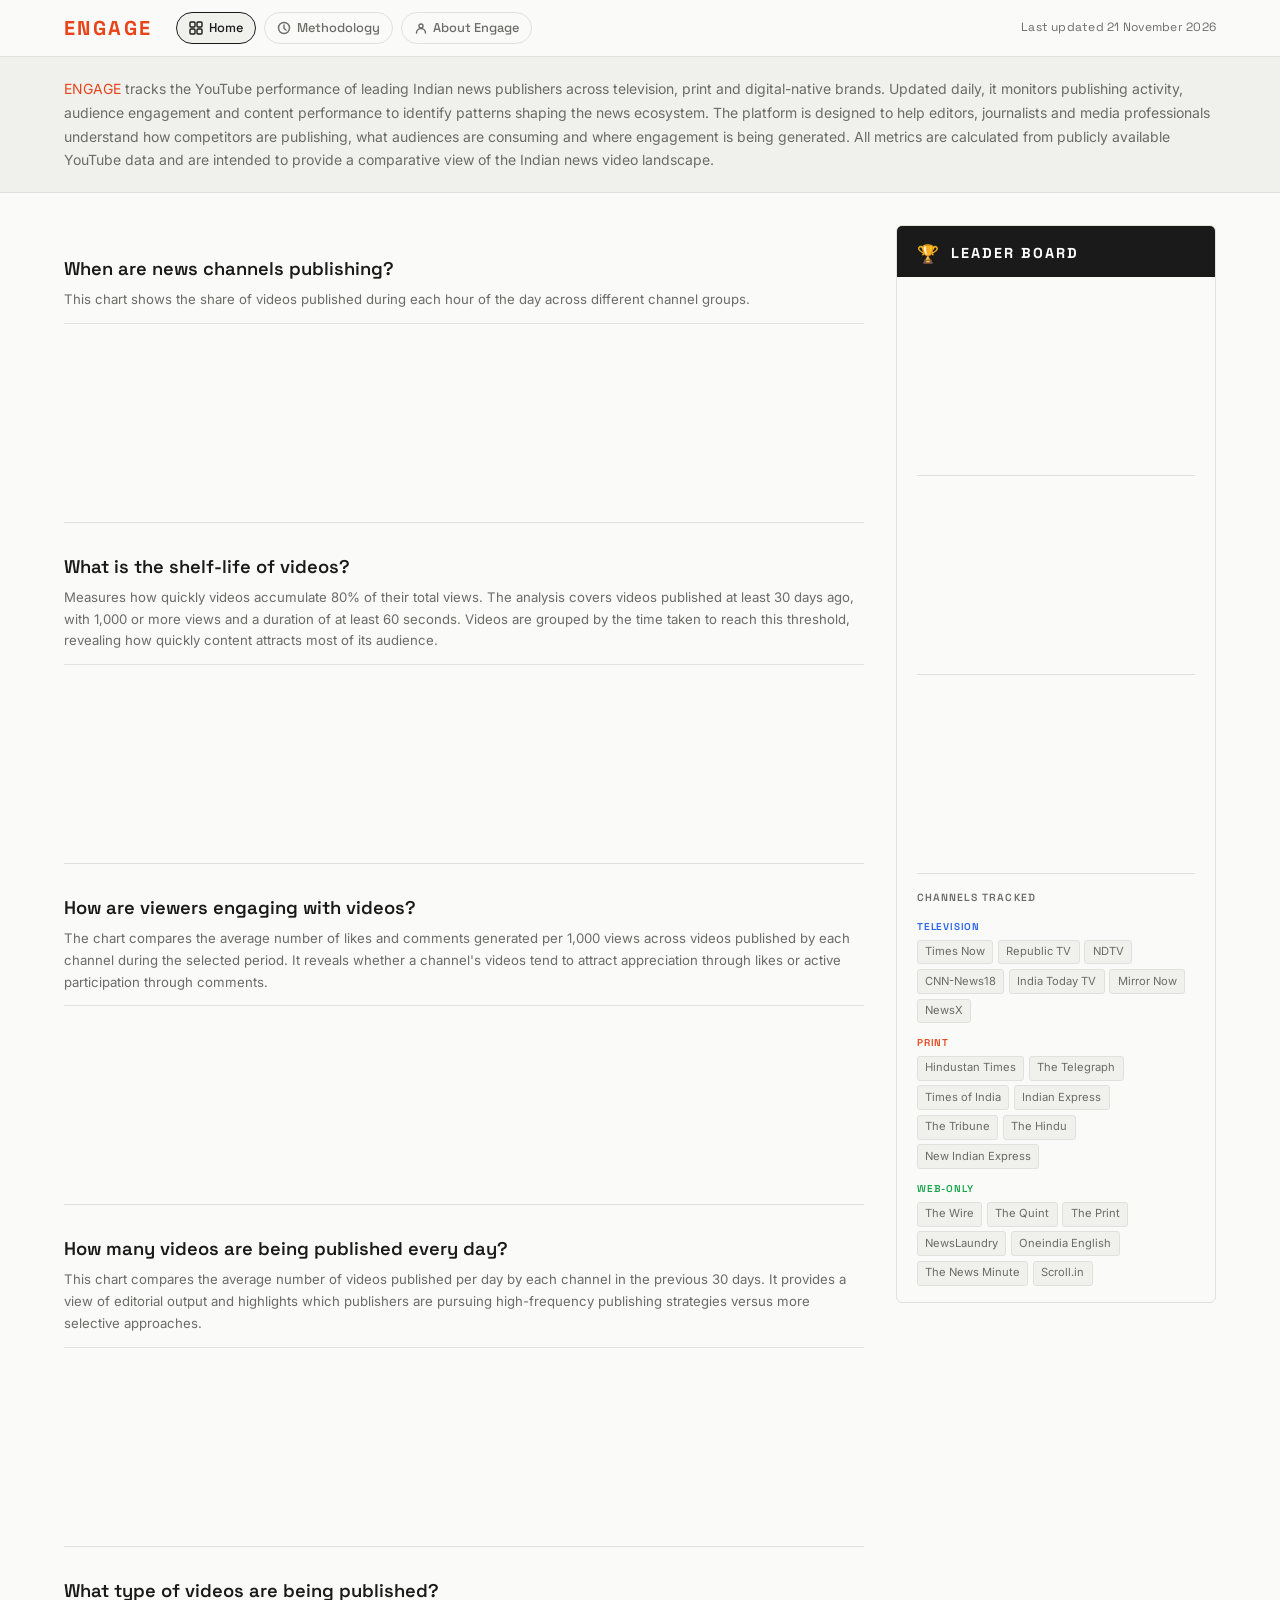
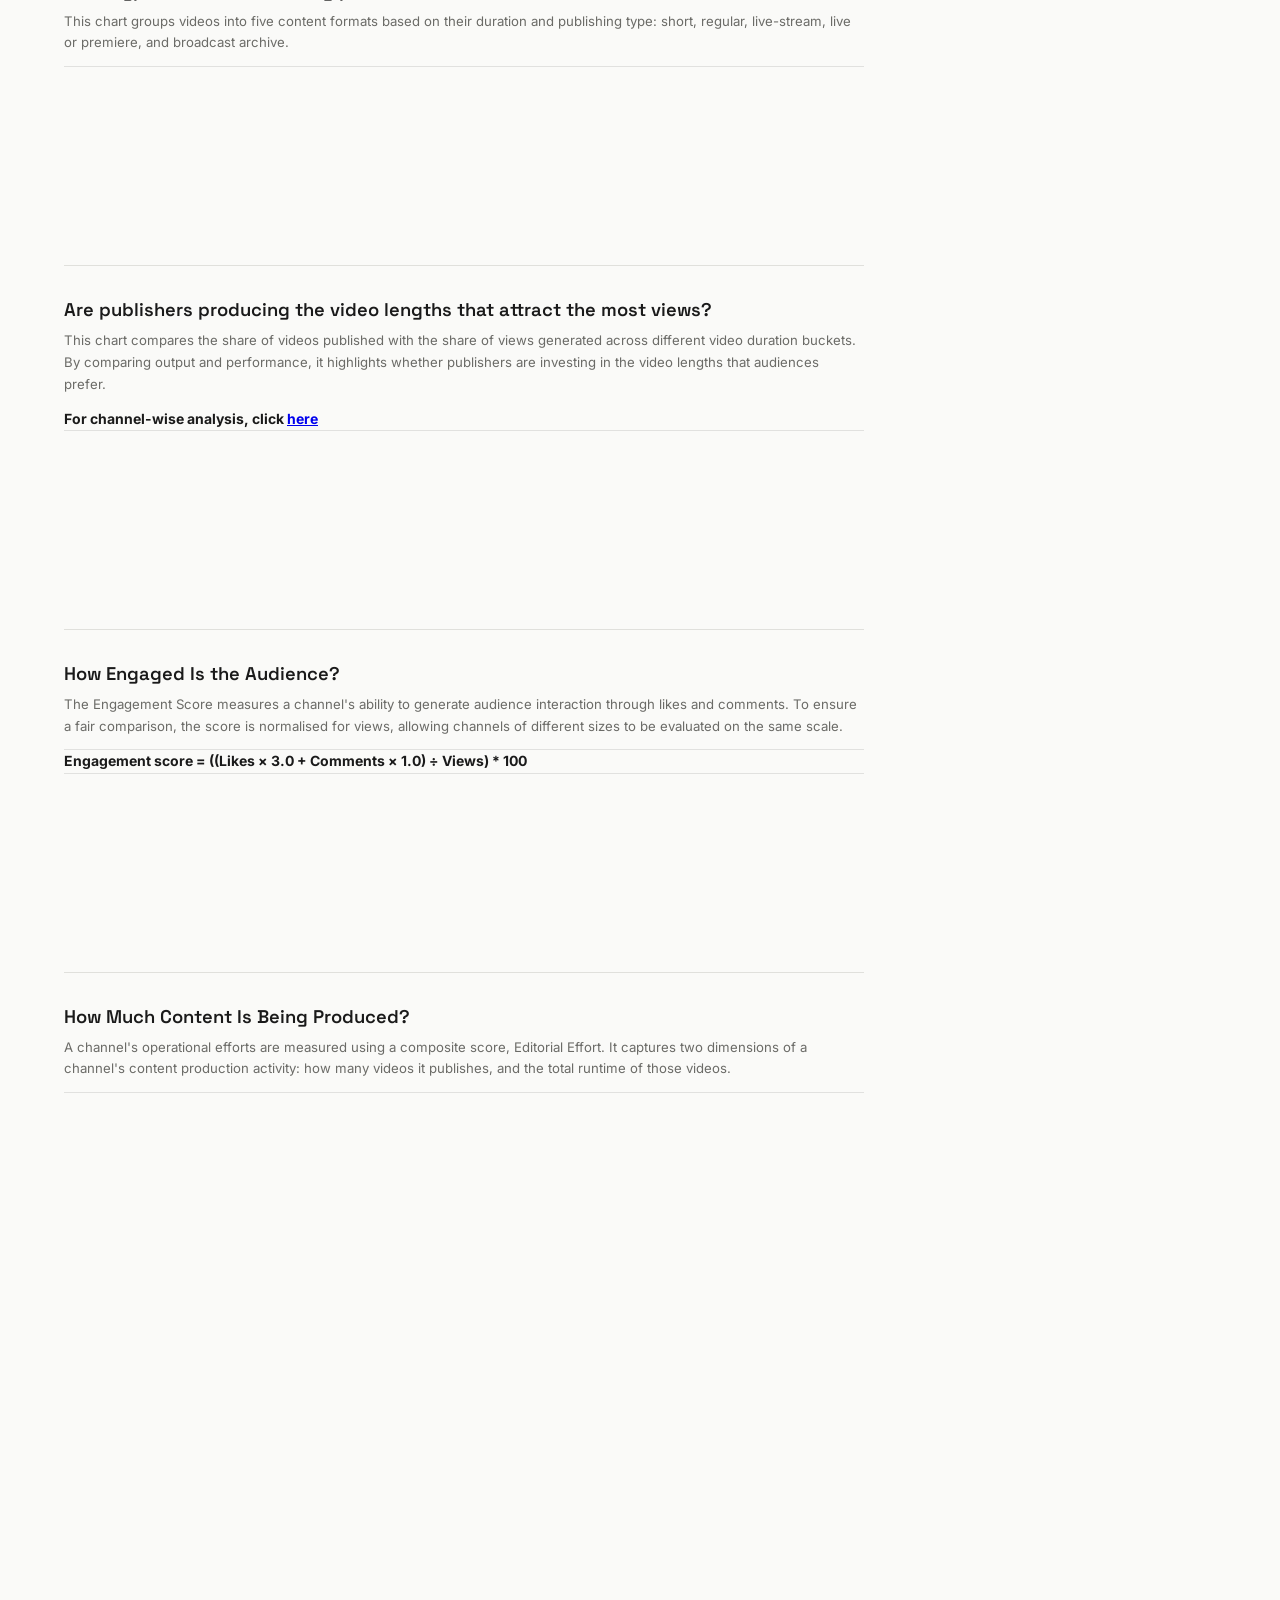
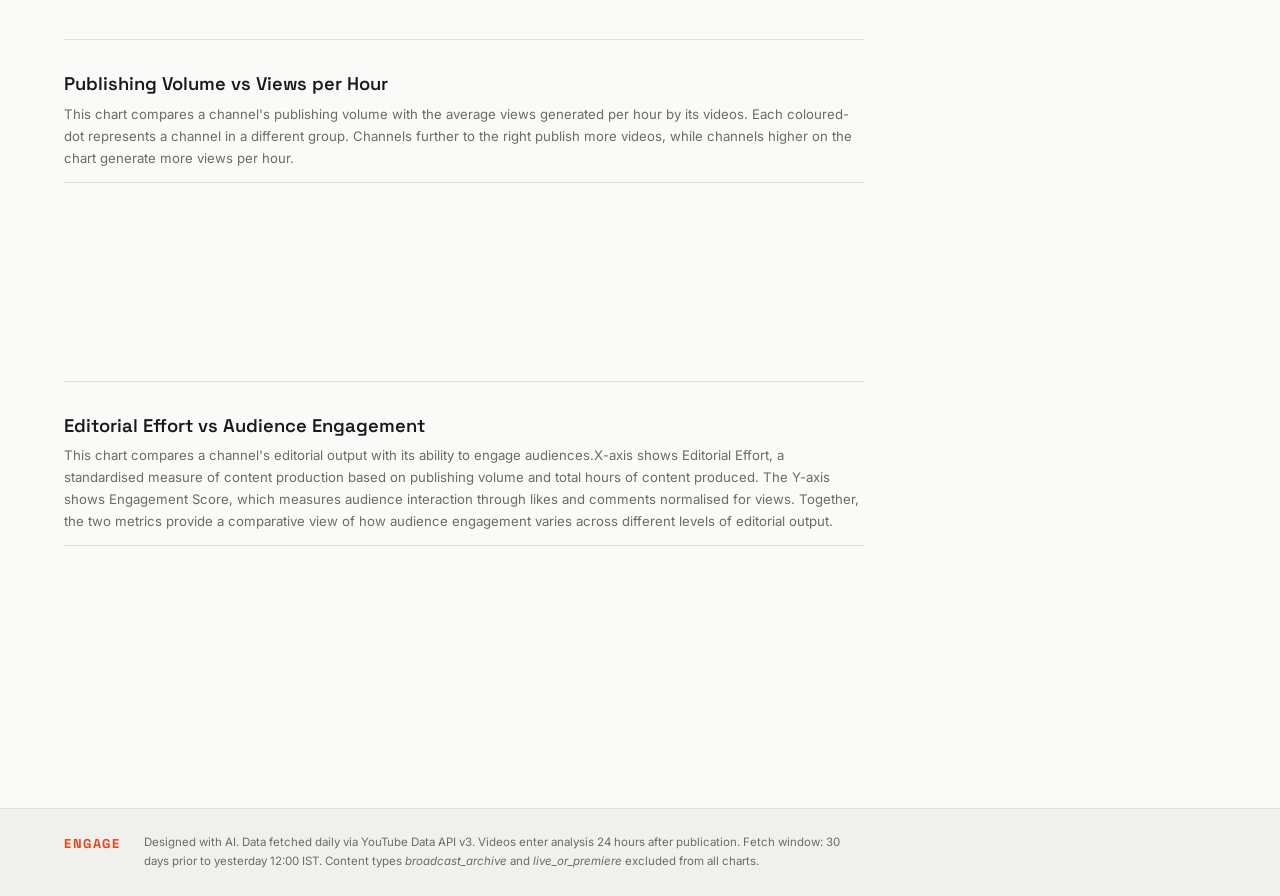
==== index.html @ 0aaab6eb "chore: update last updated date [skip ci]" ====
<!DOCTYPE html>
<html lang="en">
<head>
  <meta charset="UTF-8" />
  <meta name="viewport" content="width=device-width, initial-scale=1.0" />
  <title>Engage — YouTube Intelligence for Indian News</title>
  <link rel="preconnect" href="https://fonts.googleapis.com" />
  <link rel="preconnect" href="https://fonts.gstatic.com" crossorigin />
  <link href="https://fonts.googleapis.com/css2?family=Space+Grotesk:wght@400;500;600;700&family=Inter:wght@400;500;600&display=swap" rel="stylesheet" />
  <link rel="stylesheet" href="style.css" />
</head>
<body>

  <header class="site-header">
    <div class="header-inner">
      <div class="wordmark">ENGAGE</div>
      <nav class="site-nav">
        <a href="#" class="nav-pill active">
          <svg width="14" height="14" viewBox="0 0 14 14" fill="none"><rect x="1" y="1" width="5" height="5" rx="1" stroke="currentColor" stroke-width="1.4"/><rect x="8" y="1" width="5" height="5" rx="1" stroke="currentColor" stroke-width="1.4"/><rect x="1" y="8" width="5" height="5" rx="1" stroke="currentColor" stroke-width="1.4"/><rect x="8" y="8" width="5" height="5" rx="1" stroke="currentColor" stroke-width="1.4"/></svg>
          Home
        </a>
        <a href="methodology.html" class="nav-pill">
          <svg width="14" height="14" viewBox="0 0 14 14" fill="none"><circle cx="7" cy="7" r="5.5" stroke="currentColor" stroke-width="1.4"/><path d="M7 4v3.5l2 1.5" stroke="currentColor" stroke-width="1.4" stroke-linecap="round"/></svg>
          Methodology
        </a>
        <a href="about.html" class="nav-pill">
          <svg width="14" height="14" viewBox="0 0 14 14" fill="none"><circle cx="7" cy="5" r="2" stroke="currentColor" stroke-width="1.4"/><path d="M2.5 12c0-2.485 2.015-4.5 4.5-4.5s4.5 2.015 4.5 4.5" stroke="currentColor" stroke-width="1.4" stroke-linecap="round"/></svg>
          About Engage
        </a>
      </nav>
      <div class="last-updated">Last updated 21 November 2026</div>
    </div>
  </header>

  <section class="hero">
    <div class="container">
      <p class="hero-text"><span class="engage-highlight">ENGAGE</span> tracks the YouTube performance of leading Indian news publishers across television, print and digital-native brands.
        Updated daily, it monitors publishing activity, audience engagement and content performance to identify patterns shaping the news ecosystem.
        The platform is designed to help editors, journalists and media professionals understand how competitors are publishing, what audiences are consuming and where engagement is being generated.
        All metrics are calculated from publicly available YouTube data and are intended to provide a comparative view of the Indian news video landscape.</p>
    </div>
  </section>

  <main class="container main-grid">

    <div class="charts-col">

      <section class="chart-section" id="when-to-publish">
        <h2 class="section-title">When are news channels publishing?</h2>
        <p class="section-desc">This chart shows the share of videos published during each hour of the day across different channel groups.</p>
        <hr style="border: none; height: 1px; background-color: rgba(0, 0, 0, 0.1);">
        <div class="dw-embed" data-chart="when-to-publish">
          <div class="dw-placeholder">
            <span class="dw-url">
              <iframe
                title="Publishing hour by segment"
                aria-label="Table"
                id="datawrapper-chart-GtvPO"
                src="https://datawrapper.dwcdn.net/GtvPO/"
                scrolling="no"
                frameborder="0"
                style="width: 0; min-width: 100% !important; border: none;">
              </iframe>
            </span>
          </div>
        </div>
      </section>

      <section class="chart-section" id="shelf-life">
        <h2 class="section-title">What is the shelf-life of videos?</h2>
        <p class="section-desc">Measures how quickly videos accumulate 80% of their total views. The analysis covers videos published at least 30 days ago, with 1,000 or more views and a duration of at least 60 seconds. Videos are grouped by the time taken to reach this threshold, revealing how quickly content attracts most of its audience.</p>
        <hr style="border: none; height: 1px; background-color: rgba(0, 0, 0, 0.1);">
        <div class="dw-embed" data-chart="shelf-life">
          <div class="dw-placeholder">
            <span class="dw-url">
              <iframe
                title="Shelf life of videos"
                aria-label="Table"
                id="datawrapper-chart-TJG7j"
                src="https://datawrapper.dwcdn.net/TJG7j/"
                scrolling="no"
                frameborder="0"
                style="width: 0; min-width: 100% !important; border: none;">
              </iframe>
            </span>
          </div>
        </div>
      </section>

       <section class="chart-section" id="comments-to-likes-ratio">
        <h2 class="section-title">How are viewers engaging with videos?</h2>
        <p class="section-desc">The chart compares the average number of likes and comments generated per 1,000 views across videos published by each channel during the selected period. It reveals whether a channel's videos tend to attract appreciation through likes or active participation through comments.</p>
        <hr style="border: none; height: 1px; background-color: rgba(0, 0, 0, 0.1);">
        <div class="dw-embed" data-chart="comments-to-likes">
          <div class="dw-placeholder">
            <span class="dw-url">
              <iframe
                title="Comments-to-likes ratio"
                aria-label="Table"
                id="datawrapper-chart-lb3Ds"
                src="https://datawrapper.dwcdn.net/lb3Ds/"
                scrolling="no"
                frameborder="0"
                style="width: 0; min-width: 100% !important; border: none;">
              </iframe>
            </span>
          </div>
        </div>
      </section>

      <section class="chart-section" id="how-many-videos">
        <h2 class="section-title">How many videos are being published every day?</h2>
        <p class="section-desc">This chart compares the average number of videos published per day by each channel in the previous 30 days. It provides a view of editorial output and highlights which publishers are pursuing high-frequency publishing strategies versus more selective approaches.</p>
        <hr style="border: none; height: 1px; background-color: rgba(0, 0, 0, 0.1);">
        <div class="dw-embed" data-chart="how-many-videos">
          <div class="dw-placeholder">
            <span class="dw-url">
              <iframe
                title="Number of videos published per day"
                aria-label="Table"
                id="datawrapper-chart-EAoC2"
                src="https://datawrapper.dwcdn.net/EAoC2/"
                scrolling="no"
                frameborder="0"
                style="width: 0; min-width: 100% !important; border: none;">
              </iframe>
            </span>
          </div>
        </div>
      </section>

      <section class="chart-section" id="duration">
        <h2 class="section-title">What type of videos are being published?</h2>
        <p class="section-desc">This chart groups videos into five content formats based on their duration and publishing type: short, regular, live-stream, live or premiere, and broadcast archive.</p>
        <hr style="border: none; height: 1px; background-color: rgba(0, 0, 0, 0.1);">
        <div class="dw-embed" data-chart="duration-distribution">
          <div class="dw-placeholder">
            <span class="dw-url">
              <iframe
                title="Distribution of duration of videos by channel groups"
                aria-label="Table"
                id="datawrapper-chart-Rgpy8"
                src="https://datawrapper.dwcdn.net/Rgpy8/"
                scrolling="no"
                frameborder="0"
                style="width: 0; min-width: 100% !important; border: none;">
              </iframe>
            </span>
          </div>
        </div>
      </section>

<section class="chart-section" id="duration-views">
  <h2 class="section-title">Are publishers producing the video lengths that attract the most views?</h2>
  <p class="section-desc">This chart compares the share of videos published with the share of views generated across different video duration buckets. By comparing output and performance, it highlights whether publishers are investing in the video lengths that audiences prefer.</p>
  <strong></p>For channel-wise analysis, click <a href="views_videos_duration.html">here</a></strong>
  <hr style="border: none; height: 1px; background-color: rgba(0, 0, 0, 0.1);">
  <div class="dw-embed" data-chart="duration-views-channel">
    <div class="dw-placeholder">
      <span class="dw-url">
        <iframe
          title="Views by duration bucket per channel"
          aria-label="Table"
          id="datawrapper-chart-N0XkP"
          src="https://datawrapper.dwcdn.net/N0XkP/4/"
          scrolling="no"
          frameborder="0"
          style="width: 0; min-width: 100% !important; border: none;">
        </iframe>
      </span>
    </div>
  </div>
</section>

      <section class="chart-section" id="engagement">
        <h2 class="section-title">How Engaged Is the Audience?</h2>
        <p class="section-desc">The Engagement Score measures a channel's ability to generate audience interaction through likes and comments. To ensure a fair comparison, the score is normalised for views, allowing channels of different sizes to be evaluated on the same scale.</p>
        <hr style="border: none; height: 1px; background-color: rgba(0, 0, 0, 0.1);">
        <div class="formula-chip">
          <strong>Engagement score = ((Likes × 3.0 + Comments × 1.0) ÷ Views) * 100</strong>
        </div>
        <hr style="border: none; height: 1px; background-color: rgba(0, 0, 0, 0.1);">
        <div class="dw-embed" data-chart="engagement-score">
          <div class="dw-placeholder">
            <span class="dw-url">
              <iframe
                title="Engagement score"
                aria-label="Table"
                id="datawrapper-chart-32kNa"
                src="https://datawrapper.dwcdn.net/32kNa/"
                scrolling="no"
                frameborder="0"
                style="width: 0; min-width: 100% !important; border: none;">
              </iframe>
            </span>
          </div>
        </div>
      </section>

      <section class="chart-section" id="editorial-effort">
        <h2 class="section-title">How Much Content Is Being Produced?</h2>
        <p class="section-desc">A channel's operational efforts are measured using a composite score, Editorial Effort. It captures two dimensions of a channel's content production activity: how many videos it publishes, and the total runtime of those videos.</p>
        <hr style="border: none; height: 1px; background-color: rgba(0, 0, 0, 0.1);">
        <div class="dw-embed" data-chart="editorial-tv">
          <div class="dw-placeholder">
            <span class="dw-url">
              <iframe
                title="Editorial Effort - Television"
                aria-label="Table"
                id="datawrapper-chart-ACLF4"
                src="https://datawrapper.dwcdn.net/ACLF4/"
                scrolling="no"
                frameborder="0"
                style="width: 0; min-width: 100% !important; border: none;">
              </iframe>
            </span>
          </div>
        </div>
        <div class="dw-embed" data-chart="editorial-print">
          <div class="dw-placeholder">
            <span class="dw-url">
              <iframe
                title="Editorial effort - Print"
                aria-label="Table"
                id="datawrapper-chart-4t1Ux"
                src="https://datawrapper.dwcdn.net/4t1Ux/"
                scrolling="no"
                frameborder="0"
                style="width: 0; min-width: 100% !important; border: none;">
              </iframe>
            </span>
          </div>
        </div>
        <div class="dw-embed" data-chart="editorial-web">
          <div class="dw-placeholder">
            <span class="dw-url">
              <iframe
                title="Editorial effort - Web-only"
                aria-label="Table"
                id="datawrapper-chart-ha36t"
                src="https://datawrapper.dwcdn.net/ha36t/"
                scrolling="no"
                frameborder="0"
                style="width: 0; min-width: 100% !important; border: none;">
              </iframe>
            </span>
          </div>
        </div>
      </section>

      <section class="chart-section" id="volume-vs-vph">
        <h2 class="section-title">Publishing Volume vs Views per Hour</h2>
        <p class="section-desc">This chart compares a channel's publishing volume with the average views generated per hour by its videos. Each coloured-dot represents a channel in a different group. Channels further to the right publish more videos, while channels higher on the chart generate more views per hour.</p>
        <hr style="border: none; height: 1px; background-color: rgba(0, 0, 0, 0.1);">
        <div class="dw-embed" data-chart="volume-vs-vph">
          <div class="dw-placeholder">
            <span class="dw-url">
              <iframe
                title="Volume vs views per hour"
                aria-label="Table"
                id="datawrapper-chart-hayVX"
                src="https://datawrapper.dwcdn.net/hayVX/"
                scrolling="no"
                frameborder="0"
                style="width: 0; min-width: 100% !important; border: none;">
              </iframe>
            </span>
          </div>
        </div>
      </section>

      <section class="chart-section" id="effort-vs-engagement">
        <h2 class="section-title">Editorial Effort vs Audience Engagement</h2>
        <p class="section-desc">This chart compares a channel's editorial output with its ability to engage audiences.X-axis shows Editorial Effort, a standardised measure of content production based on publishing volume and total hours of content produced. The Y-axis shows Engagement Score, which measures audience interaction through likes and comments normalised for views. Together, the two metrics provide a comparative view of how audience engagement varies across different levels of editorial output.</p>
        <hr style="border: none; height: 1px; background-color: rgba(0, 0, 0, 0.1);">
        <div class="dw-embed" data-chart="effort-vs-engagement">
          <div class="dw-placeholder">
            <span class="dw-url">
              <iframe
                title="Editorial effort vs engagement score"
                aria-label="Table"
                id="datawrapper-chart-sTdlp"
                src="https://datawrapper.dwcdn.net/sTdlp/"
                scrolling="no"
                frameborder="0"
                style="width: 0; min-width: 100% !important; border: none;">
              </iframe>
            </span>
          </div>
        </div>
      </section>

    </div>

    <aside class="leaderboard-col">
      <div class="leaderboard-card">

        <div class="leaderboard-header">
          <div class="trophy-icon">🏆</div>
          <h3 class="leaderboard-title">LEADER BOARD</h3>
        </div>

        <div class="lb-section">
          <div class="dw-embed" data-chart="top-5-videos">
            <div class="dw-placeholder">
              <span class="dw-url">
                <iframe
                  title="Top 5 videos in the last 30 days."
                  aria-label="Table"
                  id="datawrapper-chart-pPo5L"
                  src="https://datawrapper.dwcdn.net/pPo5L/"
                  scrolling="no"
                  frameborder="0"
                  style="width: 0; min-width: 100% !important; border: none;">
                </iframe>
              </span>
            </div>
          </div>
        </div>

        <div class="lb-divider"></div>

        <div class="lb-section">
          <div class="dw-embed" data-chart="total-subscribers">
            <div class="dw-placeholder">
              <span class="dw-url">
                <iframe
                  title="Total number of subscribers by channel"
                  aria-label="Table"
                  id="datawrapper-chart-SU65K"
                  src="https://datawrapper.dwcdn.net/SU65K"
                  scrolling="no"
                  frameborder="0"
                  style="width: 0; min-width: 100% !important; border: none;">
                </iframe>
              </span>
            </div>
          </div>
        </div>

        <div class="lb-divider"></div>

        <div class="lb-section">
          <div class="dw-embed" data-chart="total-views">
            <div class="dw-placeholder">
              <span class="dw-url">
                <iframe
                  title="Total number of views by channel"
                  aria-label="Table"
                  id="datawrapper-chart-c2Iwk"
                  src="https://datawrapper.dwcdn.net/c2Iwk"
                  scrolling="no"
                  frameborder="0"
                  style="width: 0; min-width: 100% !important; border: none;">
                </iframe>
              </span>
            </div>
          </div>
        </div>

        <div class="lb-divider"></div>
        <div class="lb-section">
          <div class="lb-section-label">Channels tracked</div>
          <div class="channel-universe">
            <div class="channel-group">
              <div class="channel-group-label tv">Television</div>
              <ul class="channel-list">
                <li>Times Now</li><li>Republic TV</li><li>NDTV</li>
                <li>CNN-News18</li><li>India Today TV</li><li>Mirror Now</li><li>NewsX</li>
              </ul>
            </div>
            <div class="channel-group">
              <div class="channel-group-label print">Print</div>
              <ul class="channel-list">
                <li>Hindustan Times</li><li>The Telegraph</li><li>Times of India</li>
                <li>Indian Express</li><li>The Tribune</li><li>The Hindu</li>
                <li>New Indian Express</li>
              </ul>
            </div>
            <div class="channel-group">
              <div class="channel-group-label web">Web-only</div>
              <ul class="channel-list">
                <li>The Wire</li><li>The Quint</li><li>The Print</li>
                <li>NewsLaundry</li><li>Oneindia English</li><li>The News Minute</li>
                <li>Scroll.in</li>
              </ul>
            </div>
          </div>
        </div>

      </div>
    </aside>

  </main>

<footer class="site-footer">
    <div class="container footer-inner">
      <span class="footer-brand">ENGAGE</span>
      <span class="footer-note">Designed with AI. Data fetched daily via YouTube Data API v3. Videos enter analysis 24 hours after publication. Fetch window: 30 days prior to yesterday 12:00 IST. Content types <em>broadcast_archive</em> and <em>live_or_premiere</em> excluded from all charts.</span>
    </div>
  </footer>

  <script src="script.js"></script>
  
  <script type="text/javascript">
    !function(){"use strict";window.addEventListener("message",(function(a){if(void 0!==a.data["datawrapper-height"]){var e=document.querySelectorAll("iframe");for(var t in a.data["datawrapper-height"])for(var r=0;r<e.length;r++)if(e[r].contentWindow===a.source){var i=a.data["datawrapper-height"][t]+"px";e[r].style.height=i}}}))}();
  </script>
</body>
</html>
---- style.css ----
/* =========================================================
   ENGAGE — style.css
   Palette:
     --ink:      #1A1A1A   (primary text)
     --ground:   #FAFAF8   (page background)
     --surface:  #F0F0ED   (card / section backgrounds)
     --rule:     #E0E0DC   (dividers)
     --accent:   #E8441A   (editorial orange — signature colour)
     --tv:       #2563EB   (television segment)
     --print:    #E8441A   (print segment)
     --web:      #16A34A   (web-only segment)
     --muted:    #6B6B67   (secondary text)
   ========================================================= */

*, *::before, *::after { box-sizing: border-box; margin: 0; padding: 0; }

:root {
  --ink:     #1A1A1A;
  --ground:  #FAFAF8;
  --surface: #F0F0ED;
  --rule:    #E0E0DC;
  --accent:  #E8441A;
  --tv:      #2563EB;
  --print:   #E8441A;
  --web:     #16A34A;
  --muted:   #6B6B67;
  --font-display: 'Space Grotesk', sans-serif;
  --font-body:    'Inter', sans-serif;
  --max-w: 1200px;
  --gap: 2rem;
}

html { scroll-behavior: smooth; }

body {
  font-family: var(--font-body);
  background: var(--ground);
  color: var(--ink);
  font-size: 14px;
  line-height: 1.6;
  -webkit-font-smoothing: antialiased;
}

/* ===================== LAYOUT ===================== */
.container {
  max-width: var(--max-w);
  margin: 0 auto;
  padding: 0 1.5rem;
}

.main-grid {
  display: grid;
  grid-template-columns: 1fr 320px;
  gap: var(--gap);
  align-items: start;
  padding-top: 2rem;
  padding-bottom: 4rem;
}

@media (max-width: 900px) {
  .main-grid {
    grid-template-columns: 1fr;
  }
  .leaderboard-col {
    order: -1;
  }
}

/* ===================== HEADER ===================== */
.site-header {
  border-bottom: 1px solid var(--rule);
  background: var(--ground);
  position: sticky;
  top: 0;
  z-index: 100;
}

.header-inner {
  max-width: var(--max-w);
  margin: 0 auto;
  padding: 0.75rem 1.5rem;
  display: flex;
  align-items: center;
  gap: 1.5rem;
}

.wordmark {
  font-family: var(--font-display);
  font-size: 1.25rem;
  font-weight: 700;
  letter-spacing: 0.12em;
  color: var(--accent);
  flex-shrink: 0;
}

.site-nav {
  display: flex;
  gap: 0.5rem;
  align-items: center;
}

.nav-pill {
  display: inline-flex;
  align-items: center;
  gap: 0.35rem;
  padding: 0.3rem 0.75rem;
  border: 1px solid var(--rule);
  border-radius: 999px;
  font-family: var(--font-display);
  font-size: 0.8rem;
  font-weight: 500;
  color: var(--muted);
  text-decoration: none;
  transition: border-color 0.15s, color 0.15s, background 0.15s;
}

.nav-pill:hover {
  border-color: var(--ink);
  color: var(--ink);
}

.nav-pill.active {
  border-color: var(--ink);
  color: var(--ink);
  background: var(--surface);
}

.last-updated {
  margin-left: auto;
  font-size: 0.75rem;
  color: var(--muted);
  font-family: var(--font-display);
  letter-spacing: 0.02em;
}

/* ===================== HERO ===================== */
.hero {
  border-bottom: 1px solid var(--rule);
  padding: 1.25rem 0;
  background: var(--surface);
}

.hero-text {
  font-size: 0.875rem;
  color: var(--muted);
  line-height: 1.7;
}
.engage-highlight {
    color: #E8441A;
}

/* ===================== CHART SECTIONS ===================== */
.chart-section {
  padding: 2rem 0;
  border-bottom: 1px solid var(--rule);
}

.chart-section:last-child {
  border-bottom: none;
}

.section-label {
  font-family: var(--font-display);
  font-size: 0.65rem;
  font-weight: 600;
  letter-spacing: 0.12em;
  text-transform: uppercase;
  color: var(--muted);
  margin-bottom: 0.4rem;
}

.section-title {
  font-family: var(--font-display);
  font-size: 1.15rem;
  font-weight: 600;
  color: var(--ink);
  margin-bottom: 0.5rem;
  line-height: 1.3;
}

.section-desc {
  font-size: 0.825rem;
  color: var(--muted);
  margin-bottom: 0.75rem;
  line-height: 1.65;
}

.data-note {
  font-size: 0.72rem;
  color: var(--muted);
  margin-top: 0.5rem;
  font-style: italic;
}

/* ===================== DATAWRAPPER PLACEHOLDERS ===================== */
.dw-embed {
  margin-top: 1rem;
  width: 100%;
  position: relative;
}

/* Proper spacing rules when embedding multiple charts in a row */
.chart-section .dw-embed + .dw-embed {
  margin-top: 1.5rem;
}	

/* Safety display for charts that are failing to trigger the script height */
.dw-embed iframe {
  min-height: 10px; /* Forces a baseline visibility so they never collapse to 0px */
  width: 100% !important;
  border: none;
  display: block;
  visibility: visible !important;
  opacity: 1 !important;
}

/* ===================== LEADERBOARD ===================== */
.leaderboard-col {
  overflow: visible;
}

.leaderboard-card {
  border: 1px solid var(--rule);
  border-radius: 6px;
  background: var(--ground);
  overflow: hidden;
}

.leaderboard-header {
  background: var(--ink);
  padding: 1rem 1.25rem 0.75rem;
  display: flex;
  align-items: center;
  gap: 0.75rem;
}

.trophy-icon {
  font-size: 1.1rem;
  line-height: 1;
}

.leaderboard-title {
  font-family: var(--font-display);
  font-size: 0.9rem;
  font-weight: 700;
  letter-spacing: 0.14em;
  color: #fff;
}

.lb-section {
  padding: 1rem 1.25rem;
}

.lb-section-label {
  font-family: var(--font-display);
  font-size: 0.65rem;
  font-weight: 600;
  letter-spacing: 0.1em;
  text-transform: uppercase;
  color: var(--muted);
  margin-bottom: 0.75rem;
}

.lb-segment-group {
  margin-bottom: 0.75rem;
}

.lb-segment-tag {
  display: inline-block;
  font-family: var(--font-display);
  font-size: 0.62rem;
  font-weight: 600;
  letter-spacing: 0.08em;
  text-transform: uppercase;
  padding: 0.15rem 0.5rem;
  border-radius: 3px;
  margin-bottom: 0.4rem;
  color: #fff;
}

.lb-segment-tag.tv    { background: var(--tv); }
.lb-segment-tag.print { background: var(--print); }
.lb-segment-tag.web   { background: var(--web); }

.lb-divider {
  height: 1px;
  background: var(--rule);
  margin: 0 1.25rem;
}

/* Channel universe */
.channel-universe {
  display: flex;
  flex-direction: column;
  gap: 0.75rem;
}

.channel-group-label {
  font-family: var(--font-display);
  font-size: 0.62rem;
  font-weight: 600;
  text-transform: uppercase;
  letter-spacing: 0.08em;
  margin-bottom: 0.3rem;
}

.channel-group-label.tv    { color: var(--tv); }
.channel-group-label.print { color: var(--print); }
.channel-group-label.web   { color: var(--web); }

.channel-list {
  list-style: none;
  display: flex;
  flex-wrap: wrap;
  gap: 0.3rem;
}

.channel-list li {
  font-size: 0.7rem;
  background: var(--surface);
  padding: 0.15rem 0.45rem;
  border-radius: 3px;
  color: var(--muted);
  border: 1px solid var(--rule);
}

/* ===================== FOOTER ===================== */
.site-footer {
  border-top: 1px solid var(--rule);
  padding: 1.5rem 0;
  background: var(--surface);
}

.footer-inner {
  display: flex;
  align-items: flex-start;
  gap: 1.5rem;
  flex-wrap: wrap;
}

.footer-brand {
  font-family: var(--font-display);
  font-weight: 700;
  font-size: 0.8rem;
  letter-spacing: 0.12em;
  color: var(--accent);
  flex-shrink: 0;
  padding-top: 0.1rem;
}

.footer-note {
  font-size: 0.72rem;
  color: var(--muted);
  line-height: 1.7;
  max-width: 700px;
}

/* ===================== METHODOLOGY PAGE ===================== */
.page-content {
  max-width: 680px;
  margin: 3rem auto;
  padding: 0 1.5rem;
}

.page-content h1 {
  font-family: var(--font-display);
  font-size: 2rem;
  font-weight: 700;
  margin-bottom: 0.5rem;
}

.page-content .page-sub {
  color: var(--muted);
  font-size: 0.9rem;
  margin-bottom: 2.5rem;
  border-bottom: 1px solid var(--rule);
  padding-bottom: 1.5rem;
}

.page-content h2 {
  font-family: var(--font-display);
  font-size: 1rem;
  font-weight: 600;
  margin: 2rem 0 0.5rem;
  color: var(--ink);
}

.page-content p {
  font-size: 0.875rem;
  color: var(--muted);
  line-height: 1.75;
  margin-bottom: 1rem;
}

.page-content ul {
  padding-left: 1.25rem;
  margin-bottom: 1rem;
}

.page-content ul li {
  font-size: 0.875rem;
  color: var(--muted);
  line-height: 1.75;
  margin-bottom: 0.25rem;
}

.content-type-table {
  width: 100%;
  border-collapse: collapse;
  margin: 1rem 0;
  font-size: 0.8rem;
}

.content-type-table th,
.content-type-table td {
  padding: 0.5rem 0.75rem;
  border: 1px solid var(--rule);
  text-align: left;
}

.content-type-table th {
  background: var(--surface);
  font-family: var(--font-display);
  font-weight: 600;
  font-size: 0.72rem;
  text-transform: uppercase;
  letter-spacing: 0.06em;
  color: var(--muted);
}

/* ===================== ABOUT PAGE ===================== */
.about-hero {
  background: var(--ink);
  color: #fff;
  padding: 3rem 1.5rem;
  text-align: center;
}

.about-hero .wordmark-large {
  font-family: var(--font-display);
  font-size: 3rem;
  font-weight: 700;
  letter-spacing: 0.15em;
  color: var(--accent);
  display: block;
  margin-bottom: 1rem;
}

.about-hero p {
  font-size: 0.9rem;
  color: rgba(255,255,255,0.65);
  max-width: 560px;
  margin: 0 auto;
  line-height: 1.75;
}

/* ===================== RESPONSIVE ===================== */
@media (max-width: 640px) {
  .header-inner {
    flex-wrap: wrap;
    gap: 0.75rem;
  }
  .last-updated { margin-left: 0; }
  .wordmark { font-size: 1rem; }
  .section-title { font-size: 1rem; }
}
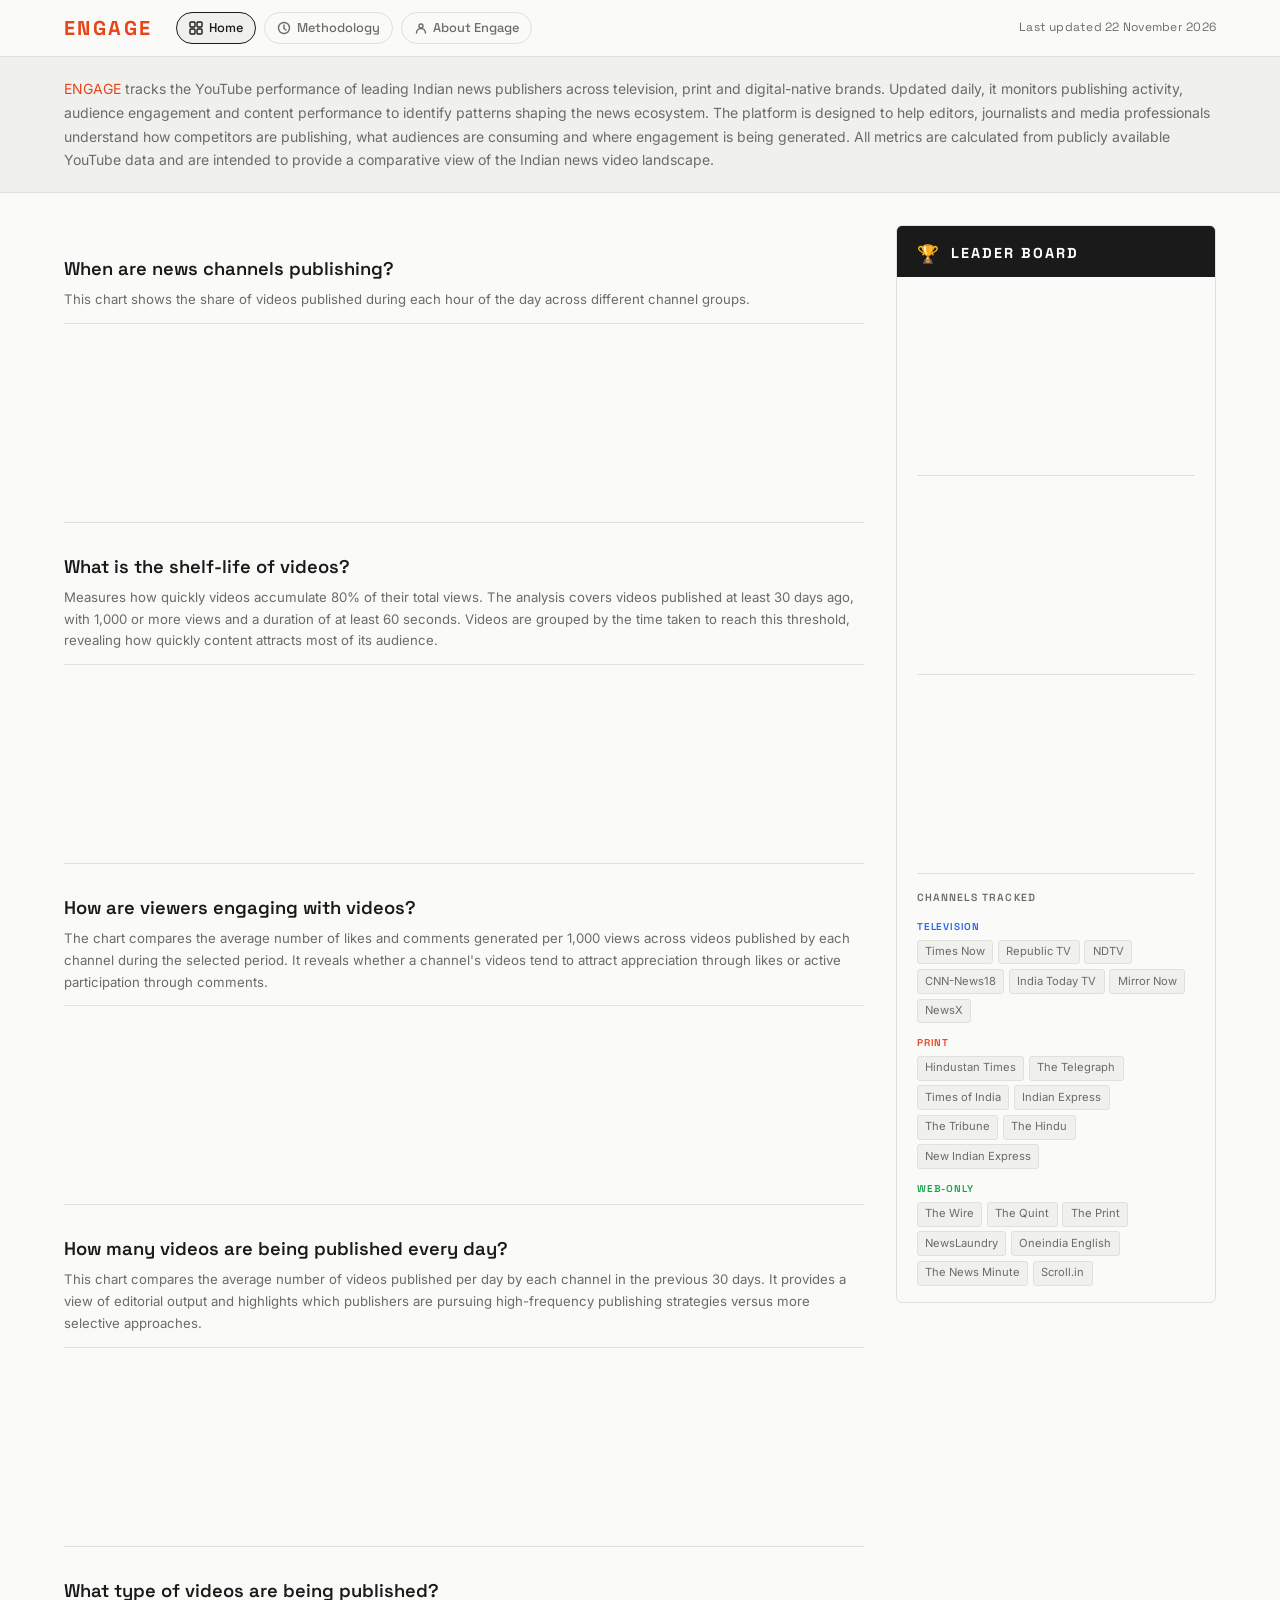
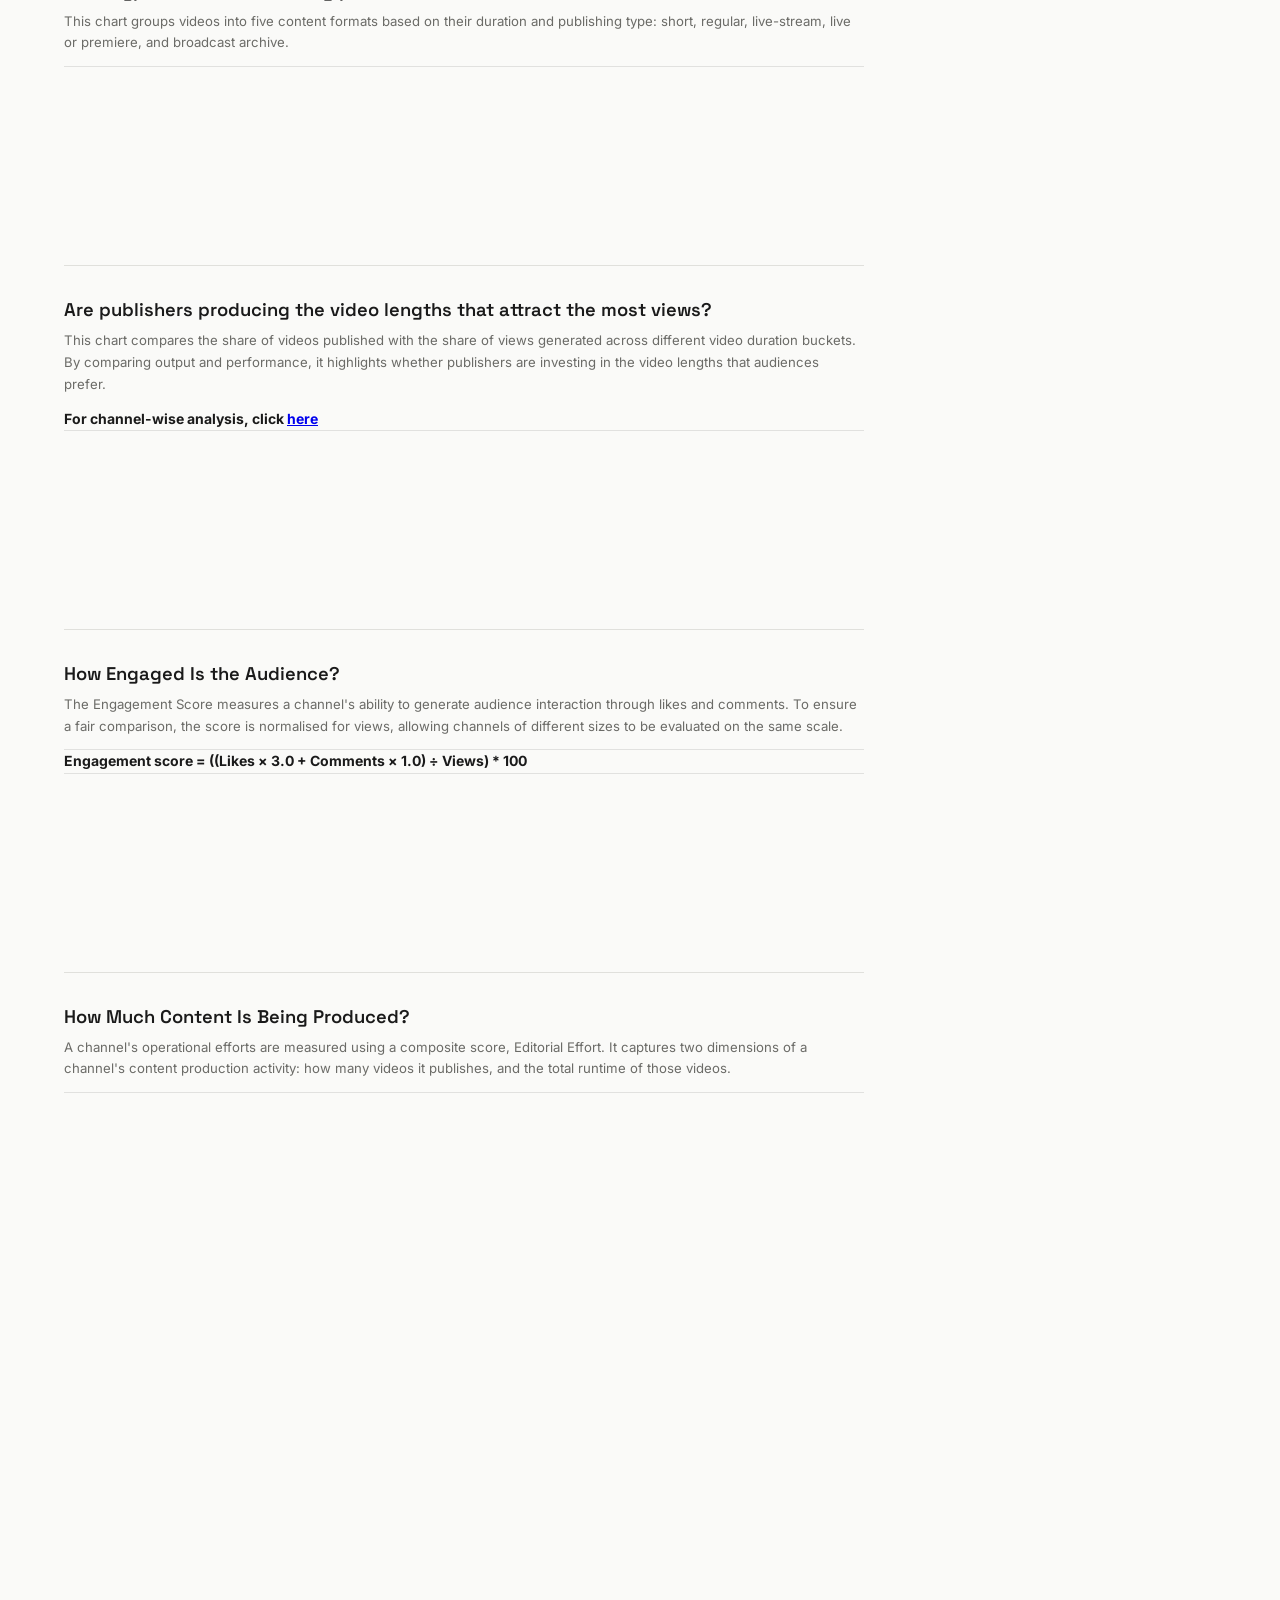
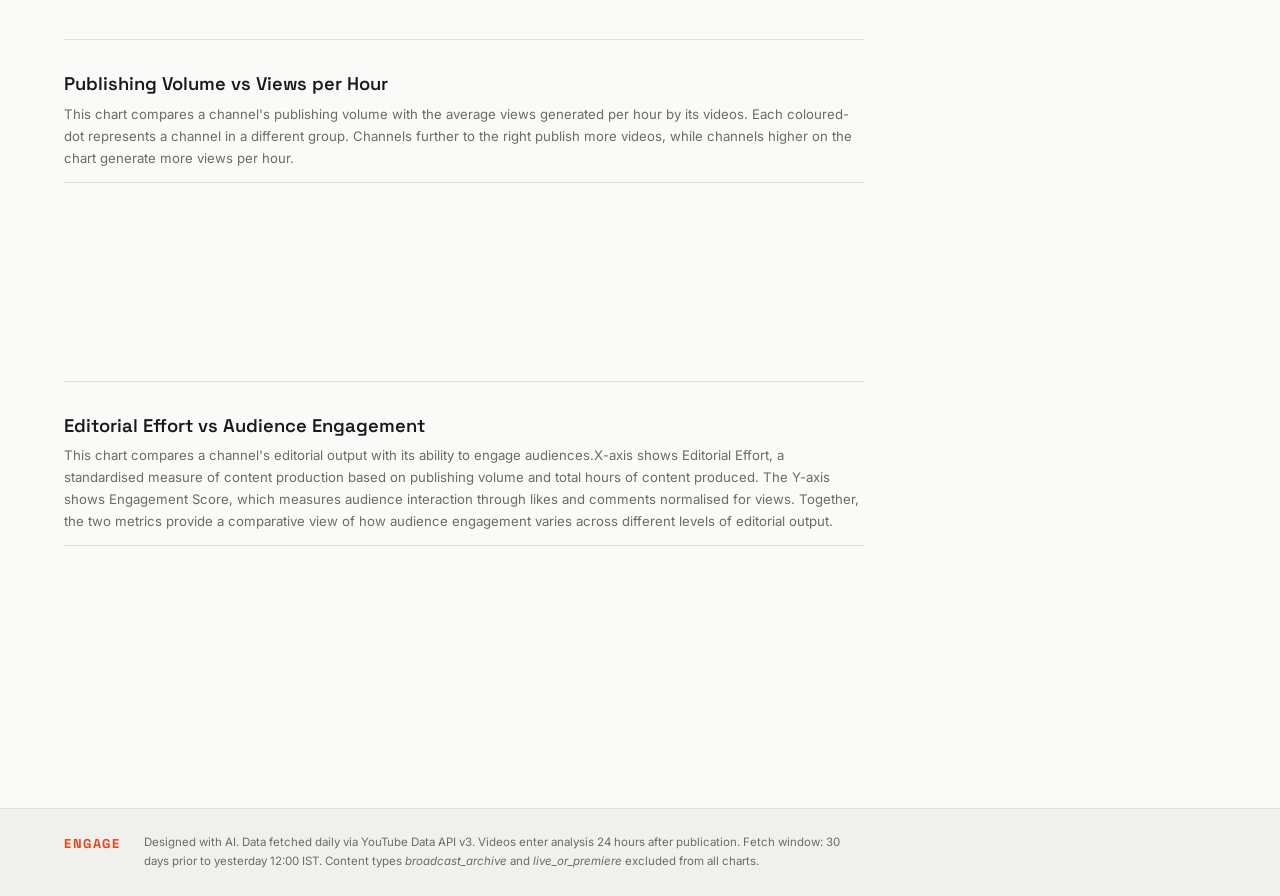
==== commit b50e9b20: "chore: update last updated date [skip ci]" ====
--- a/index.html
+++ b/index.html
@@ -28,7 +28,7 @@
           About Engage
         </a>
       </nav>
-      <div class="last-updated">Last updated 21 November 2026</div>
+      <div class="last-updated">Last updated 22 November 2026</div>
     </div>
   </header>
 
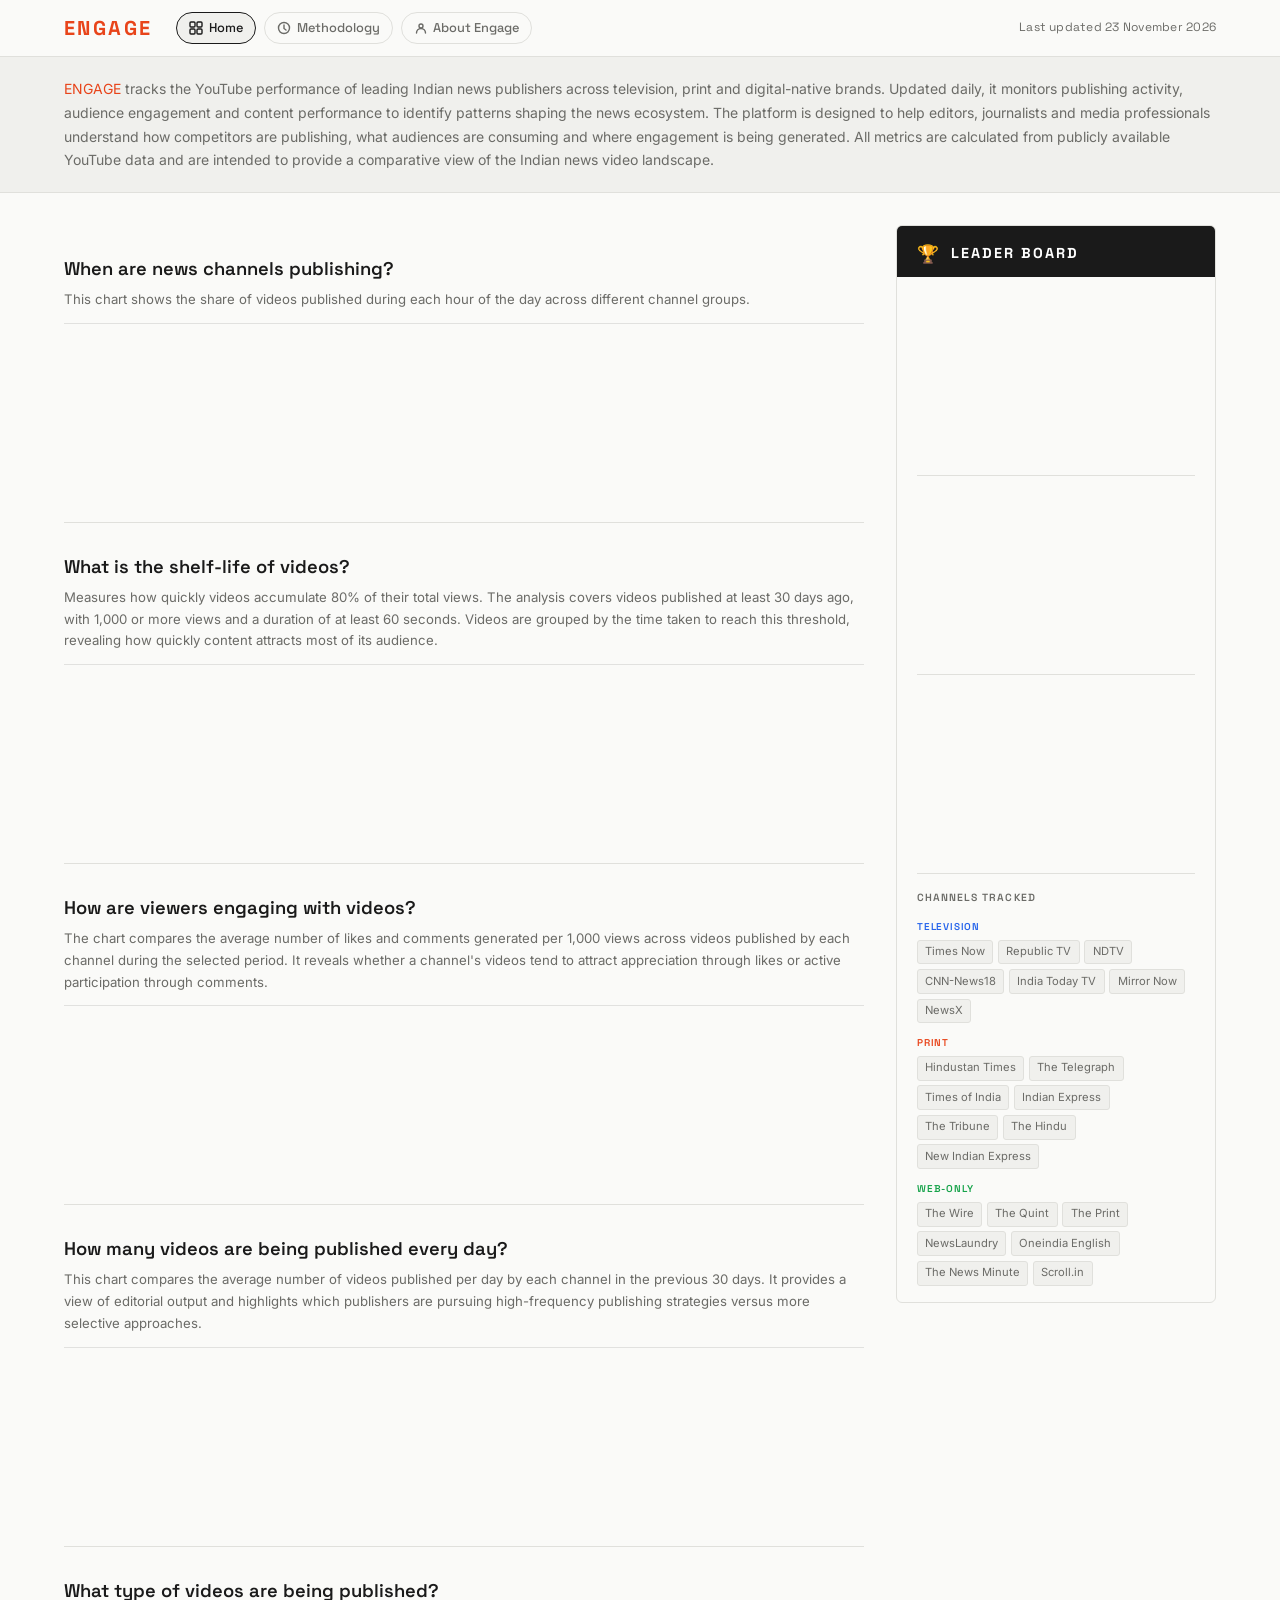
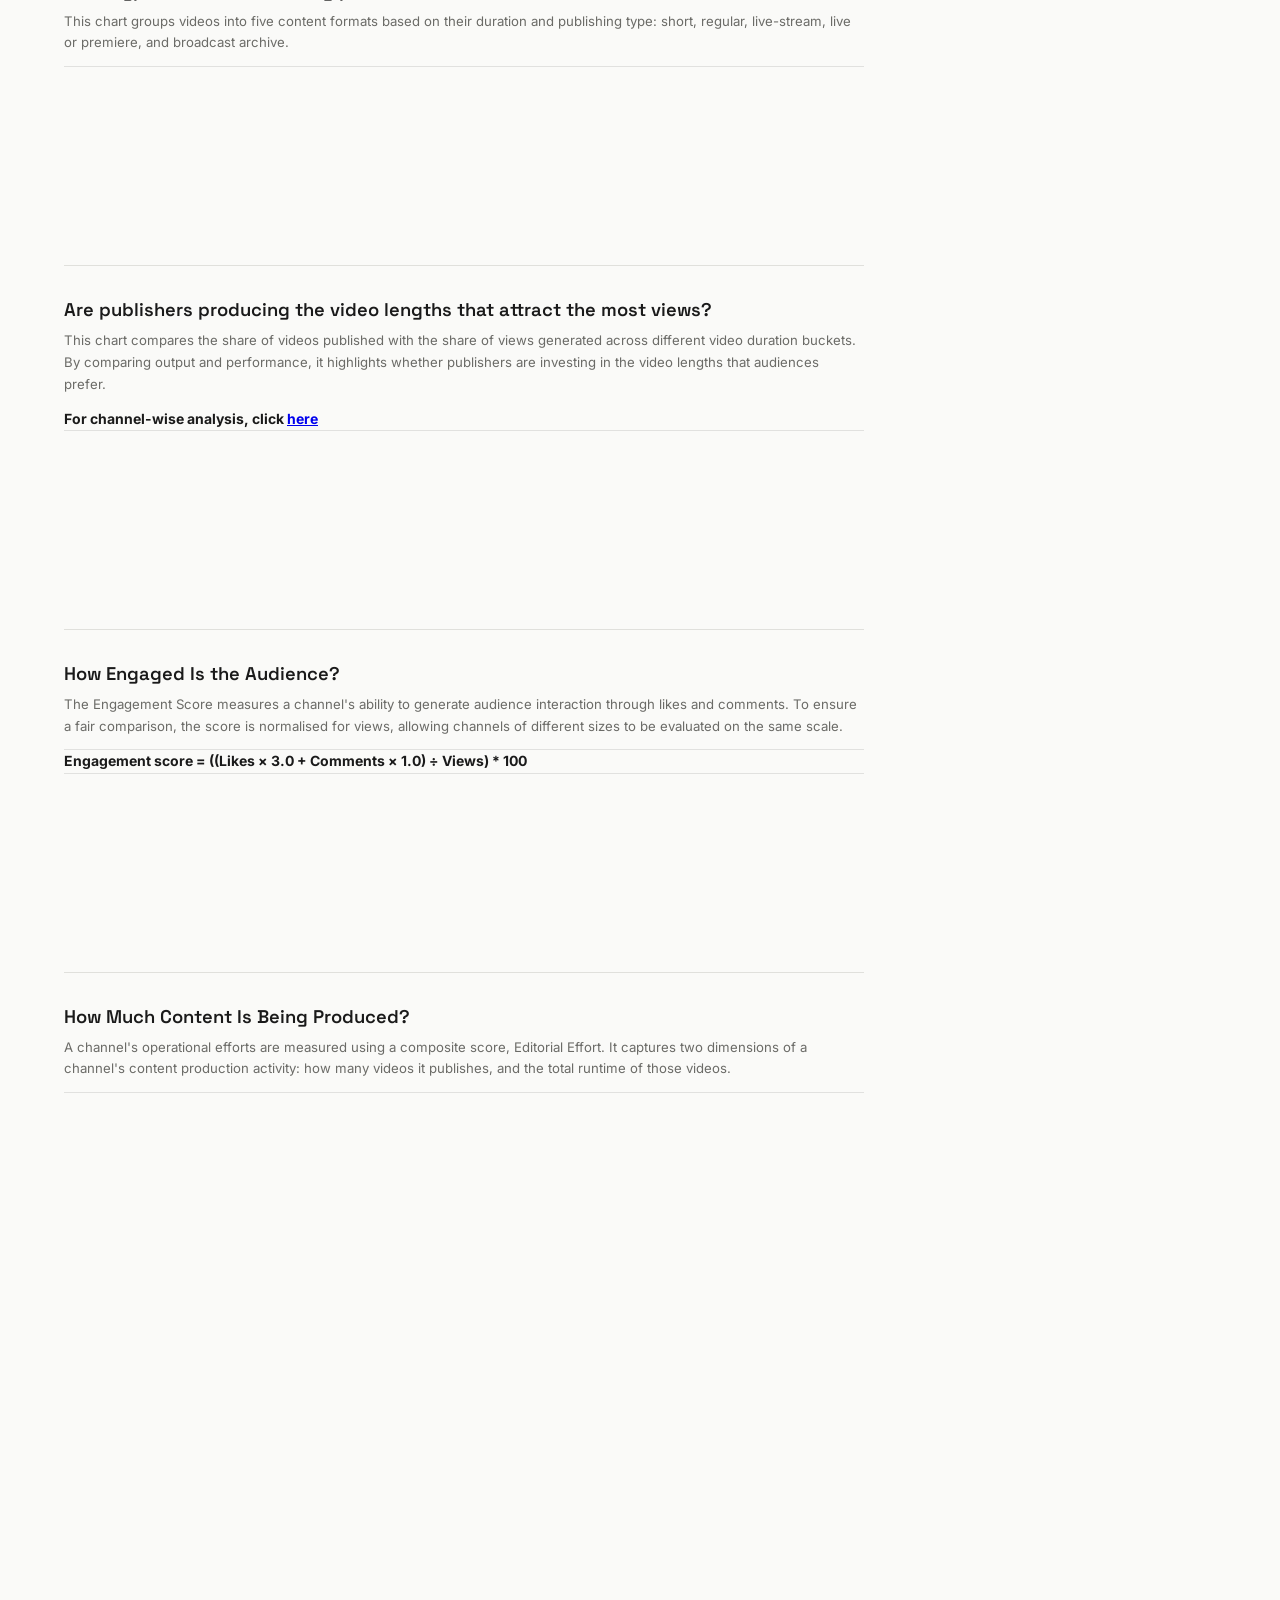
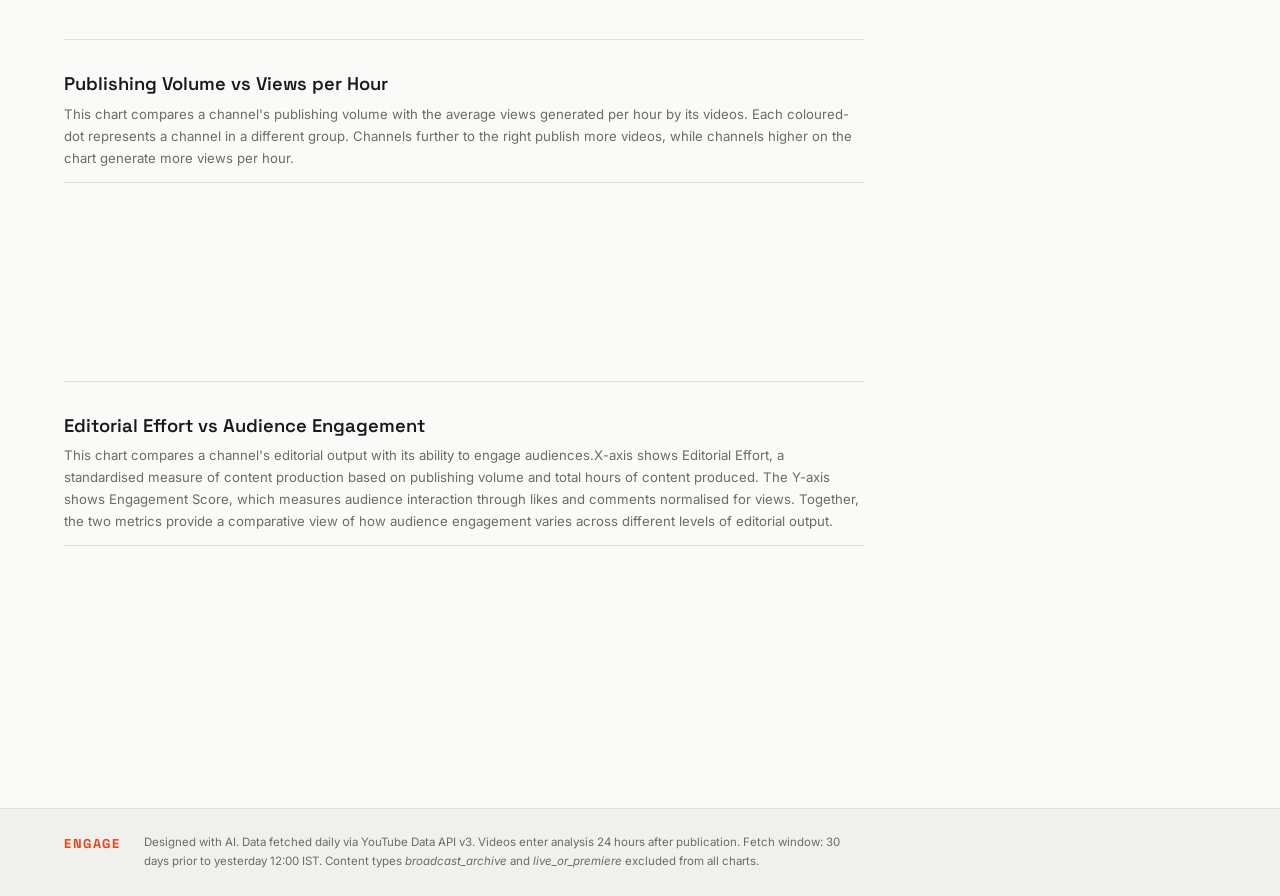
==== commit 8887ebc0: "chore: update last updated date [skip ci]" ====
--- a/index.html
+++ b/index.html
@@ -28,7 +28,7 @@
           About Engage
         </a>
       </nav>
-      <div class="last-updated">Last updated 22 November 2026</div>
+      <div class="last-updated">Last updated 23 November 2026</div>
     </div>
   </header>
 
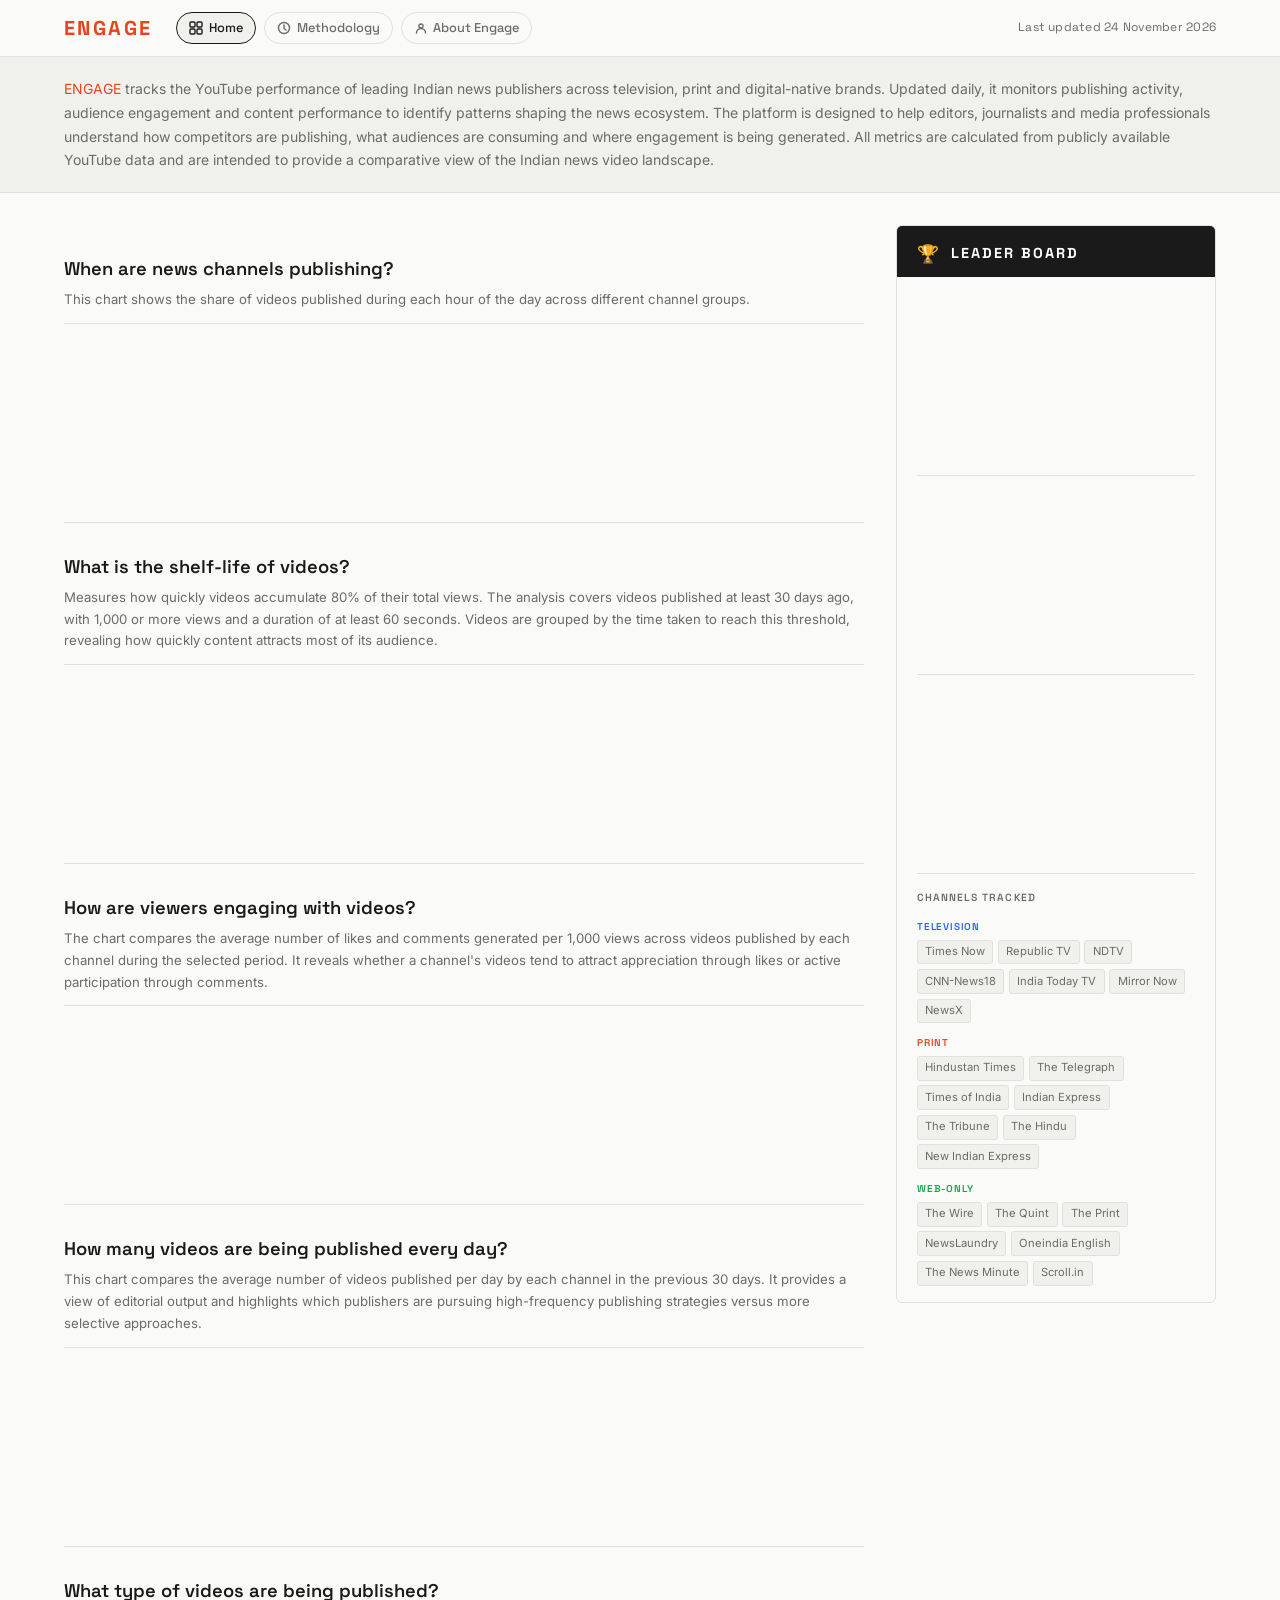
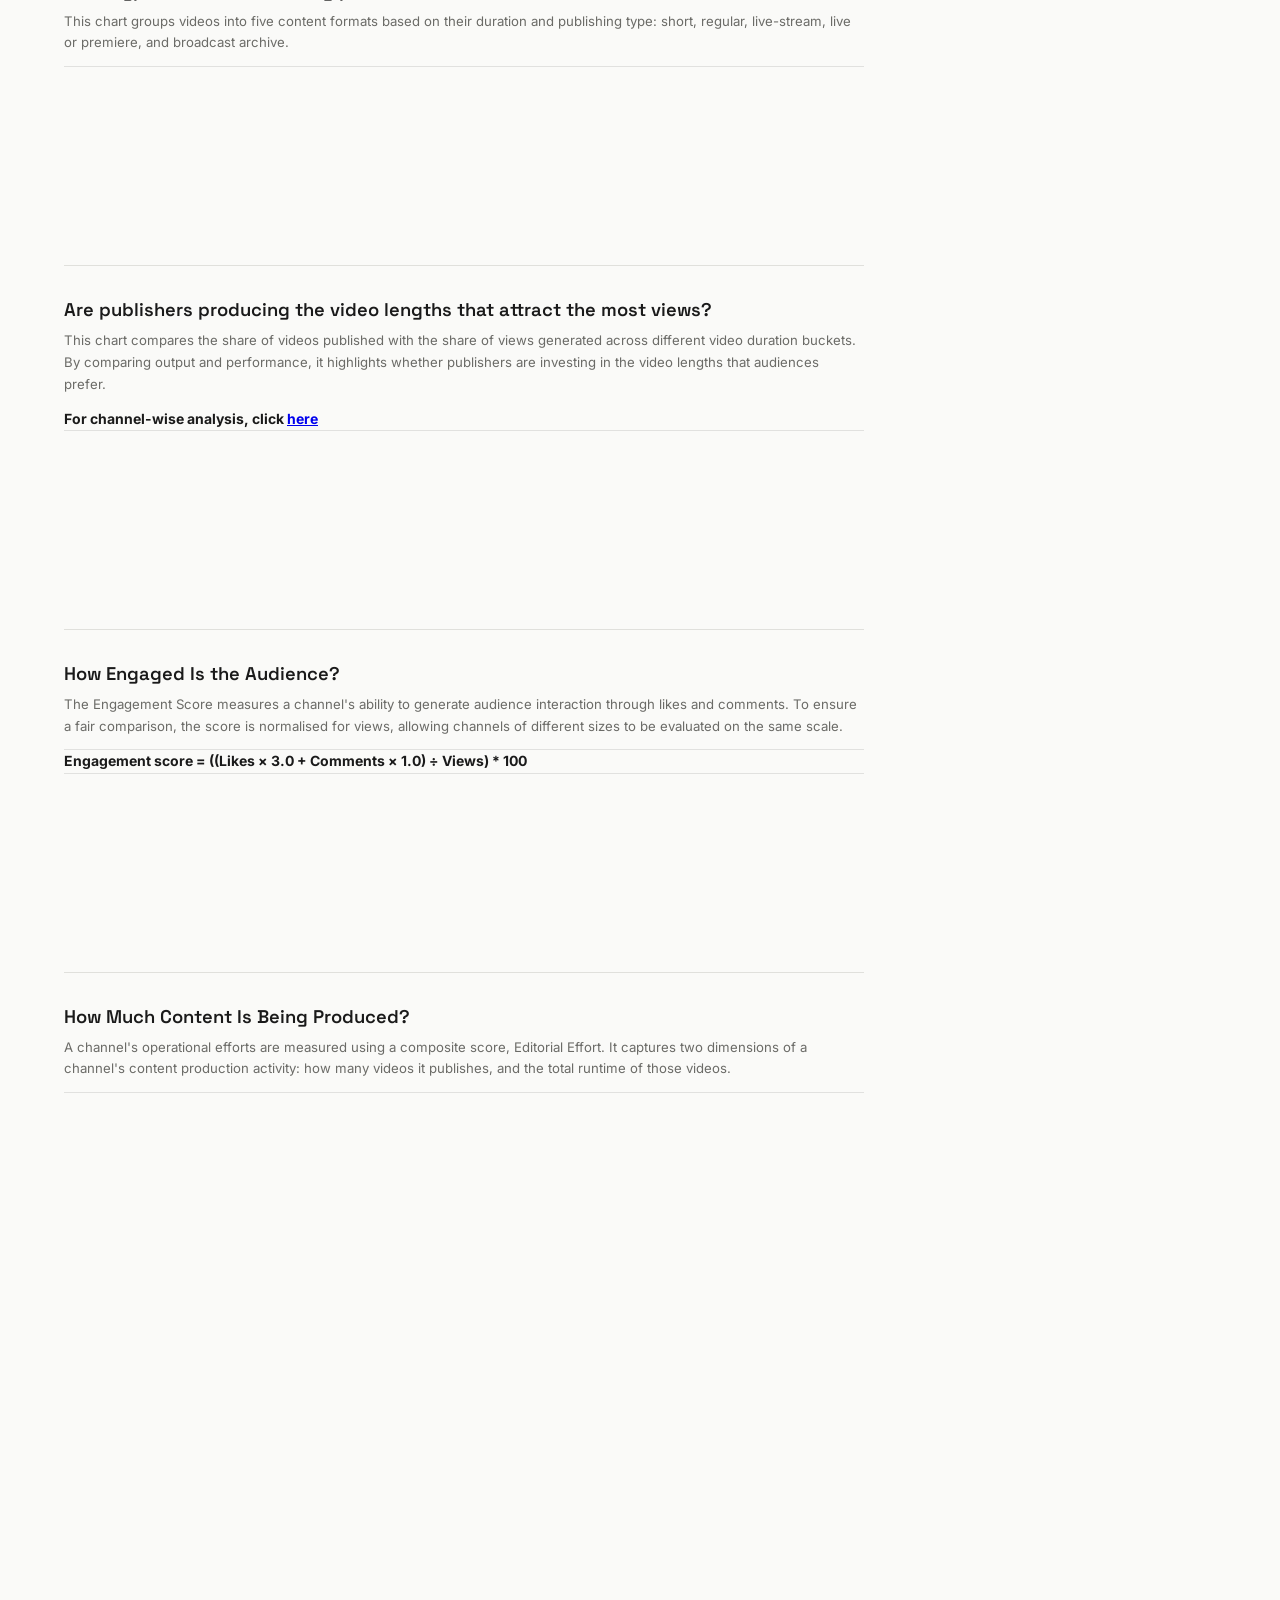
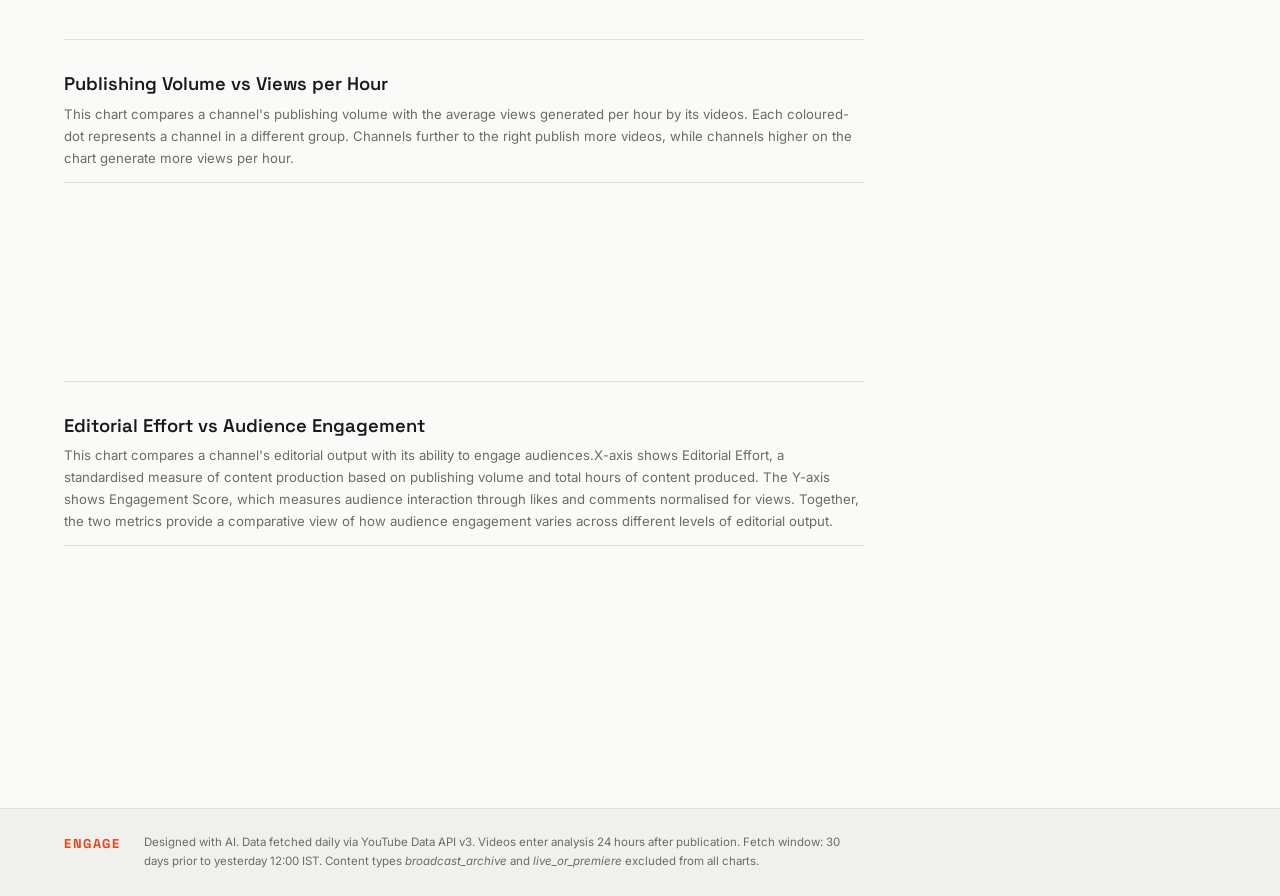
==== commit d96d071d: "chore: update last updated date [skip ci]" ====
--- a/index.html
+++ b/index.html
@@ -28,7 +28,7 @@
           About Engage
         </a>
       </nav>
-      <div class="last-updated">Last updated 23 November 2026</div>
+      <div class="last-updated">Last updated 24 November 2026</div>
     </div>
   </header>
 
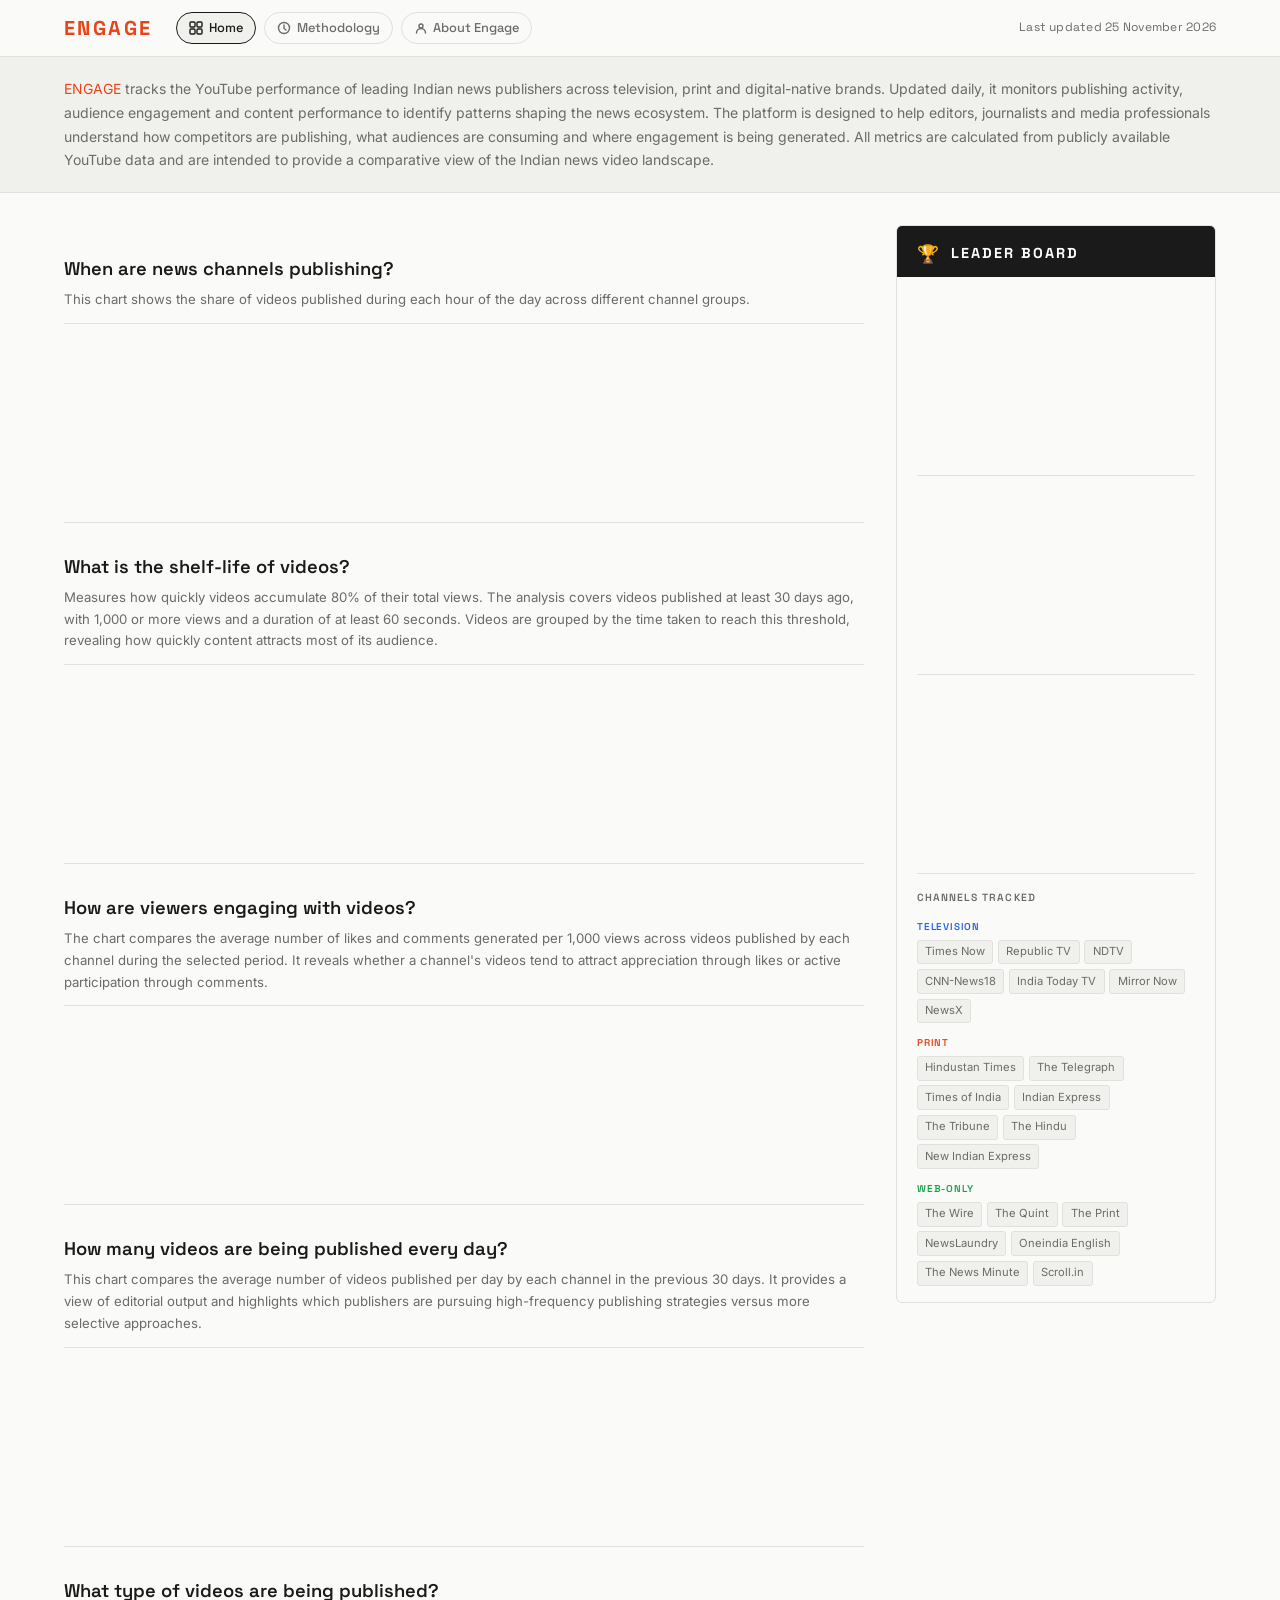
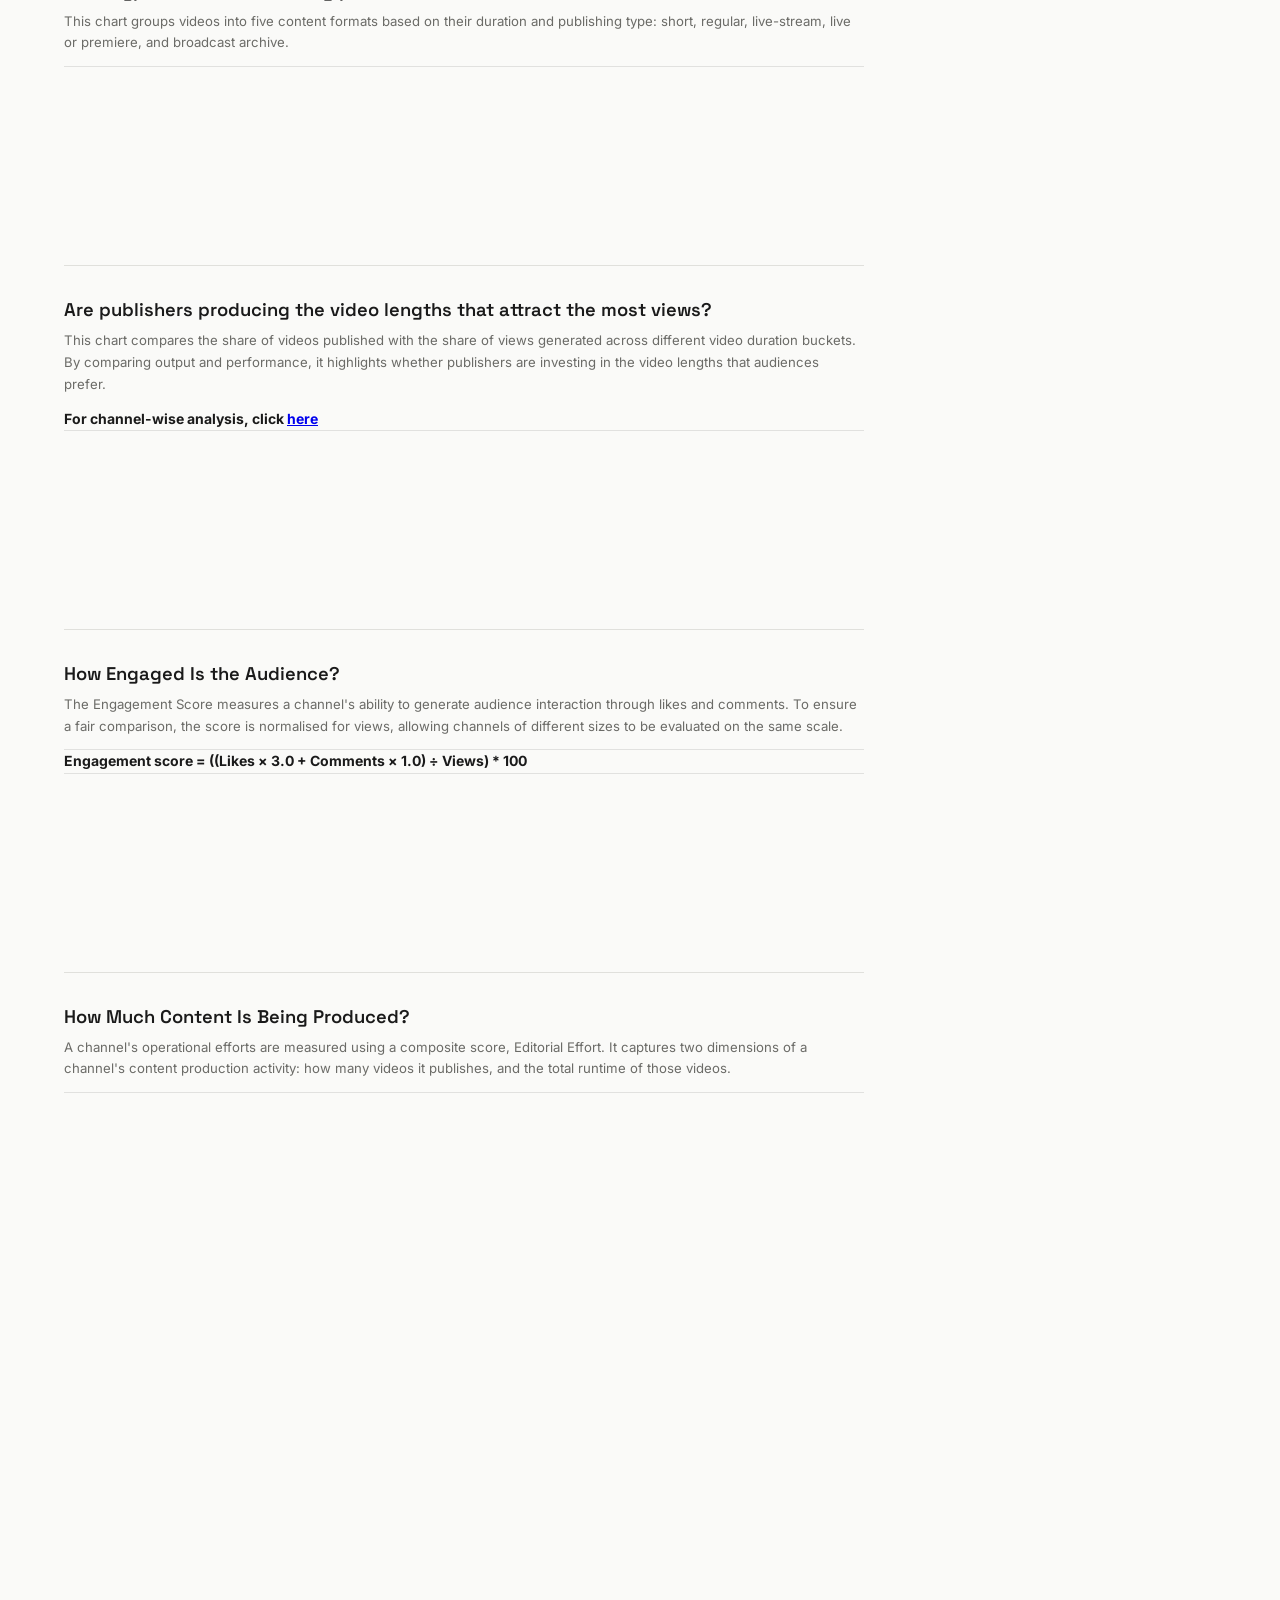
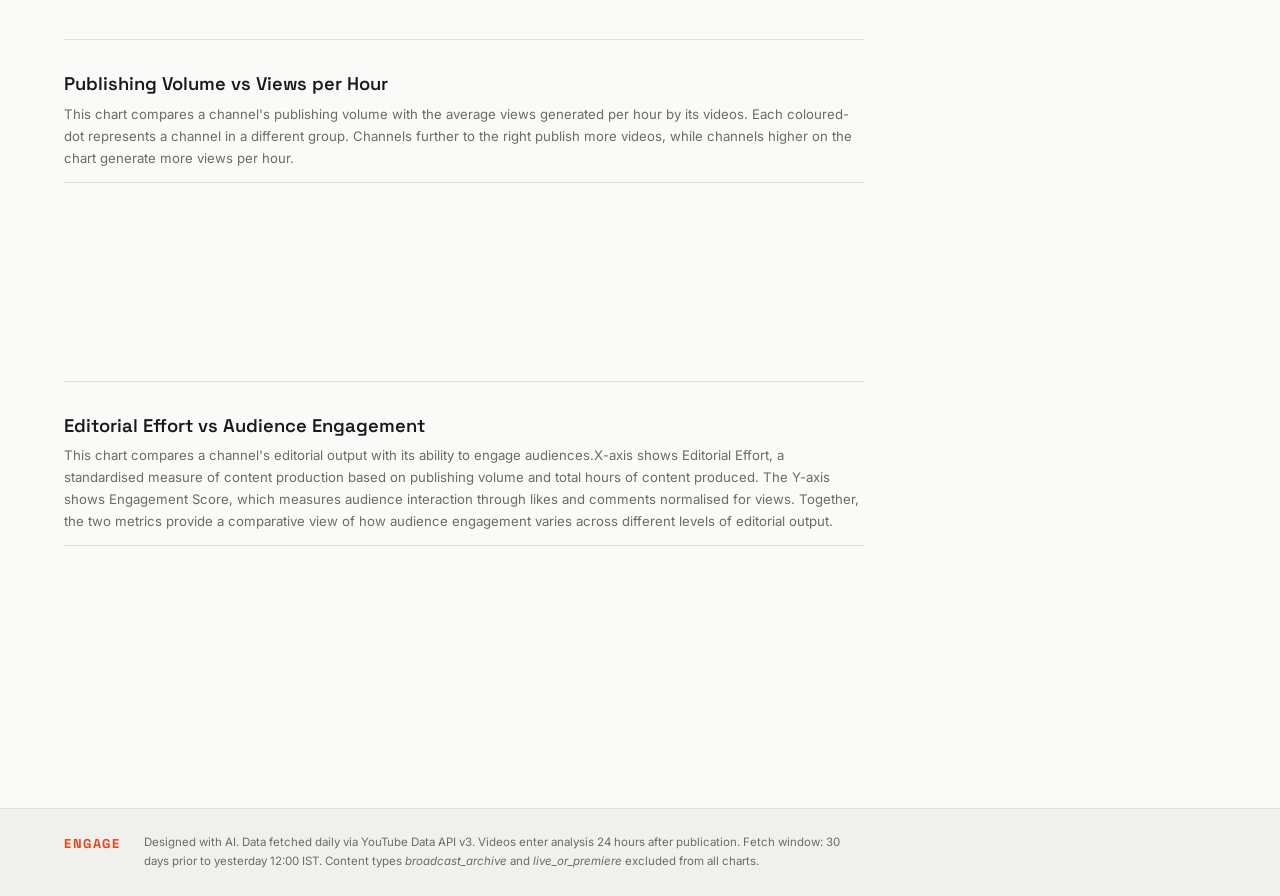
==== commit fb4d21c8: "chore: update last updated date [skip ci]" ====
--- a/index.html
+++ b/index.html
@@ -28,7 +28,7 @@
           About Engage
         </a>
       </nav>
-      <div class="last-updated">Last updated 24 November 2026</div>
+      <div class="last-updated">Last updated 25 November 2026</div>
     </div>
   </header>
 
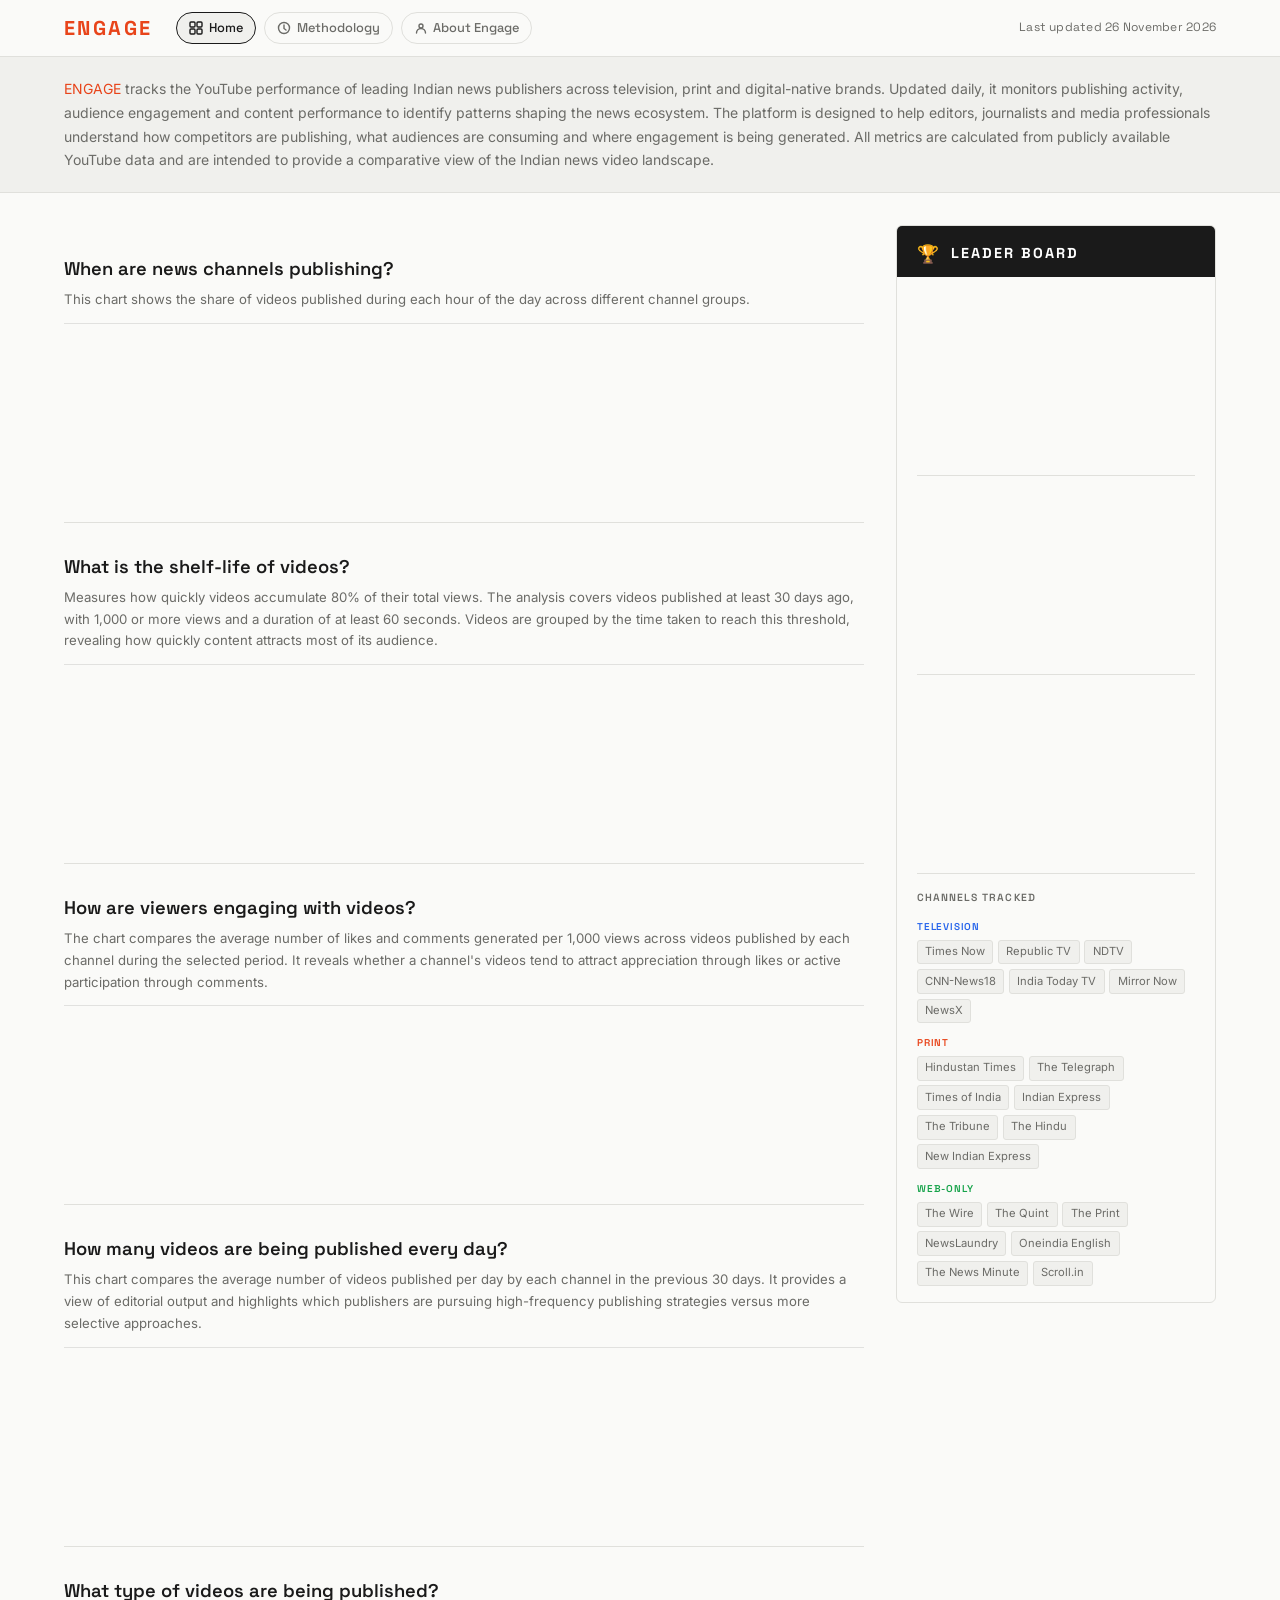
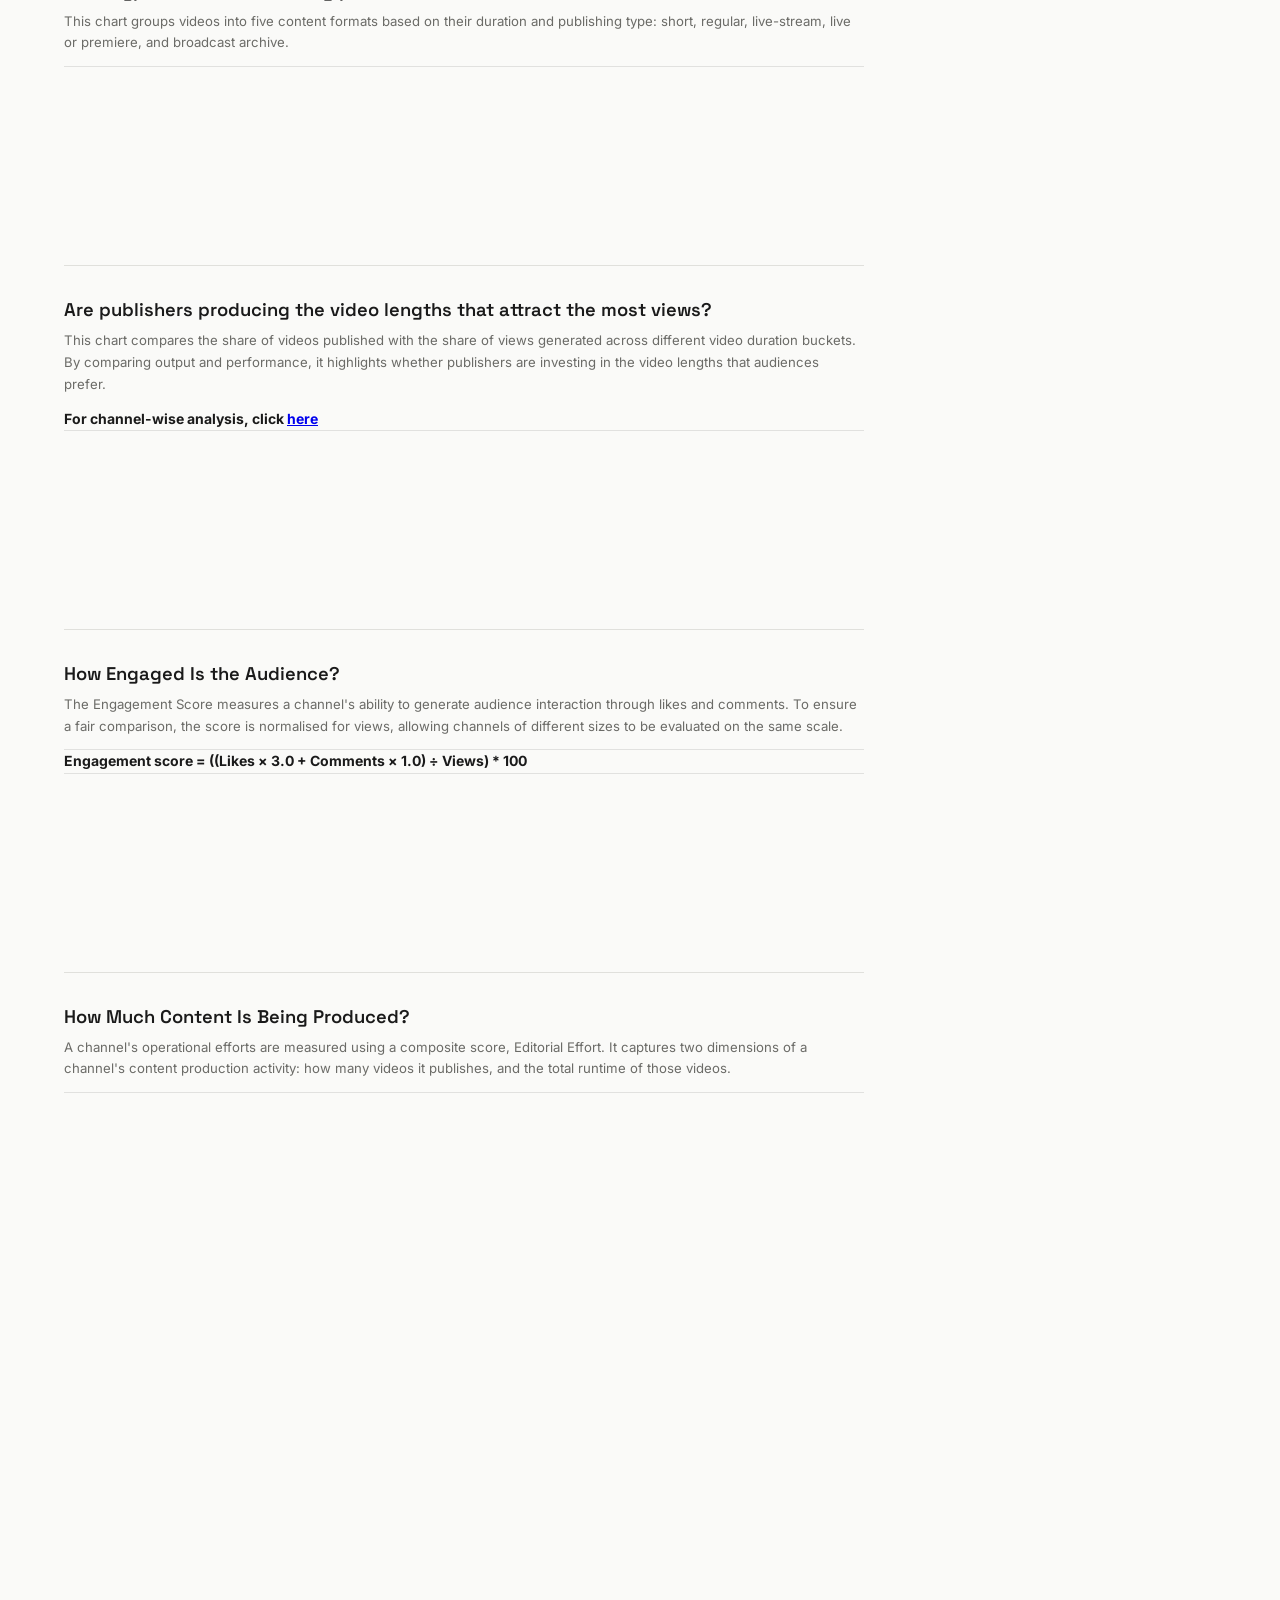
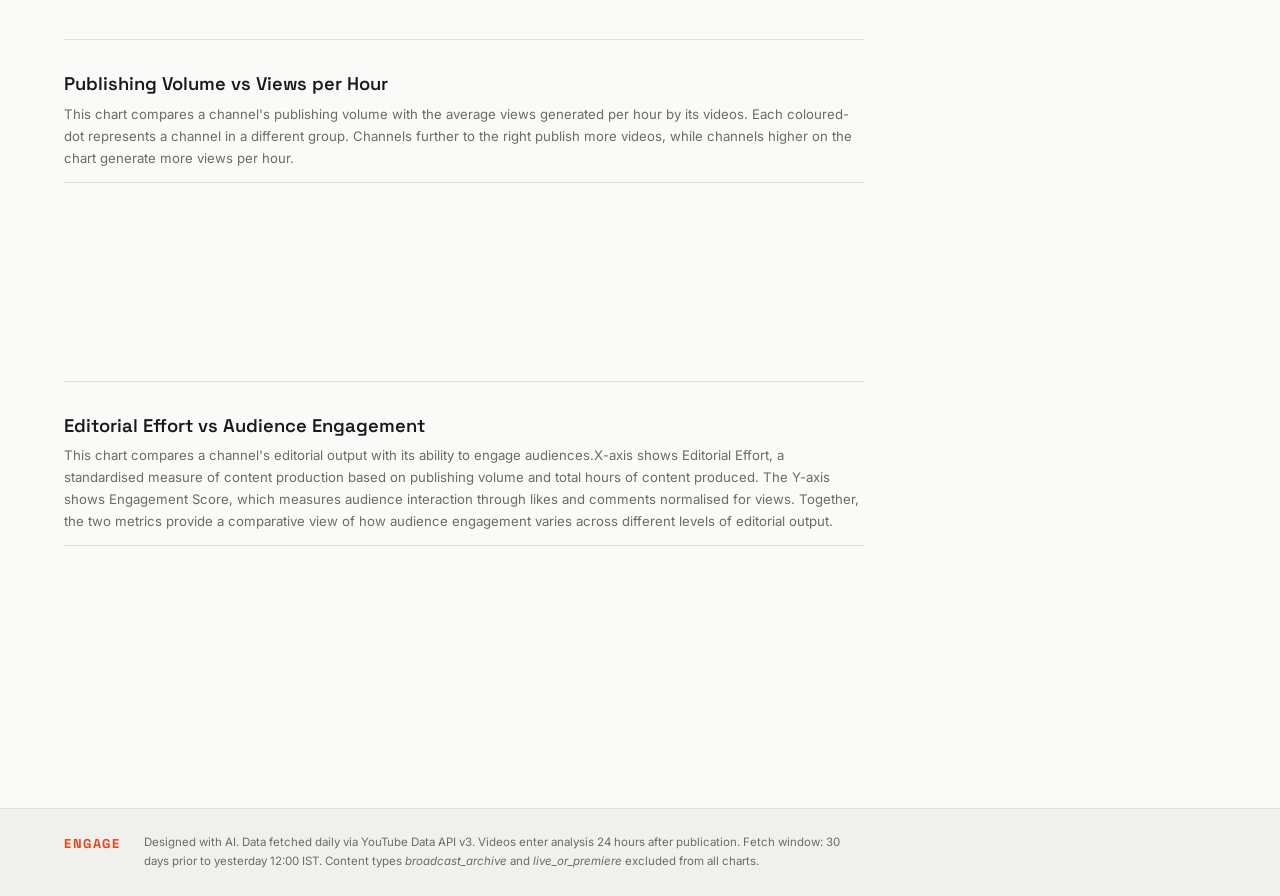
==== commit 8c4037e1: "chore: update last updated date [skip ci]" ====
--- a/index.html
+++ b/index.html
@@ -28,7 +28,7 @@
           About Engage
         </a>
       </nav>
-      <div class="last-updated">Last updated 25 November 2026</div>
+      <div class="last-updated">Last updated 26 November 2026</div>
     </div>
   </header>
 
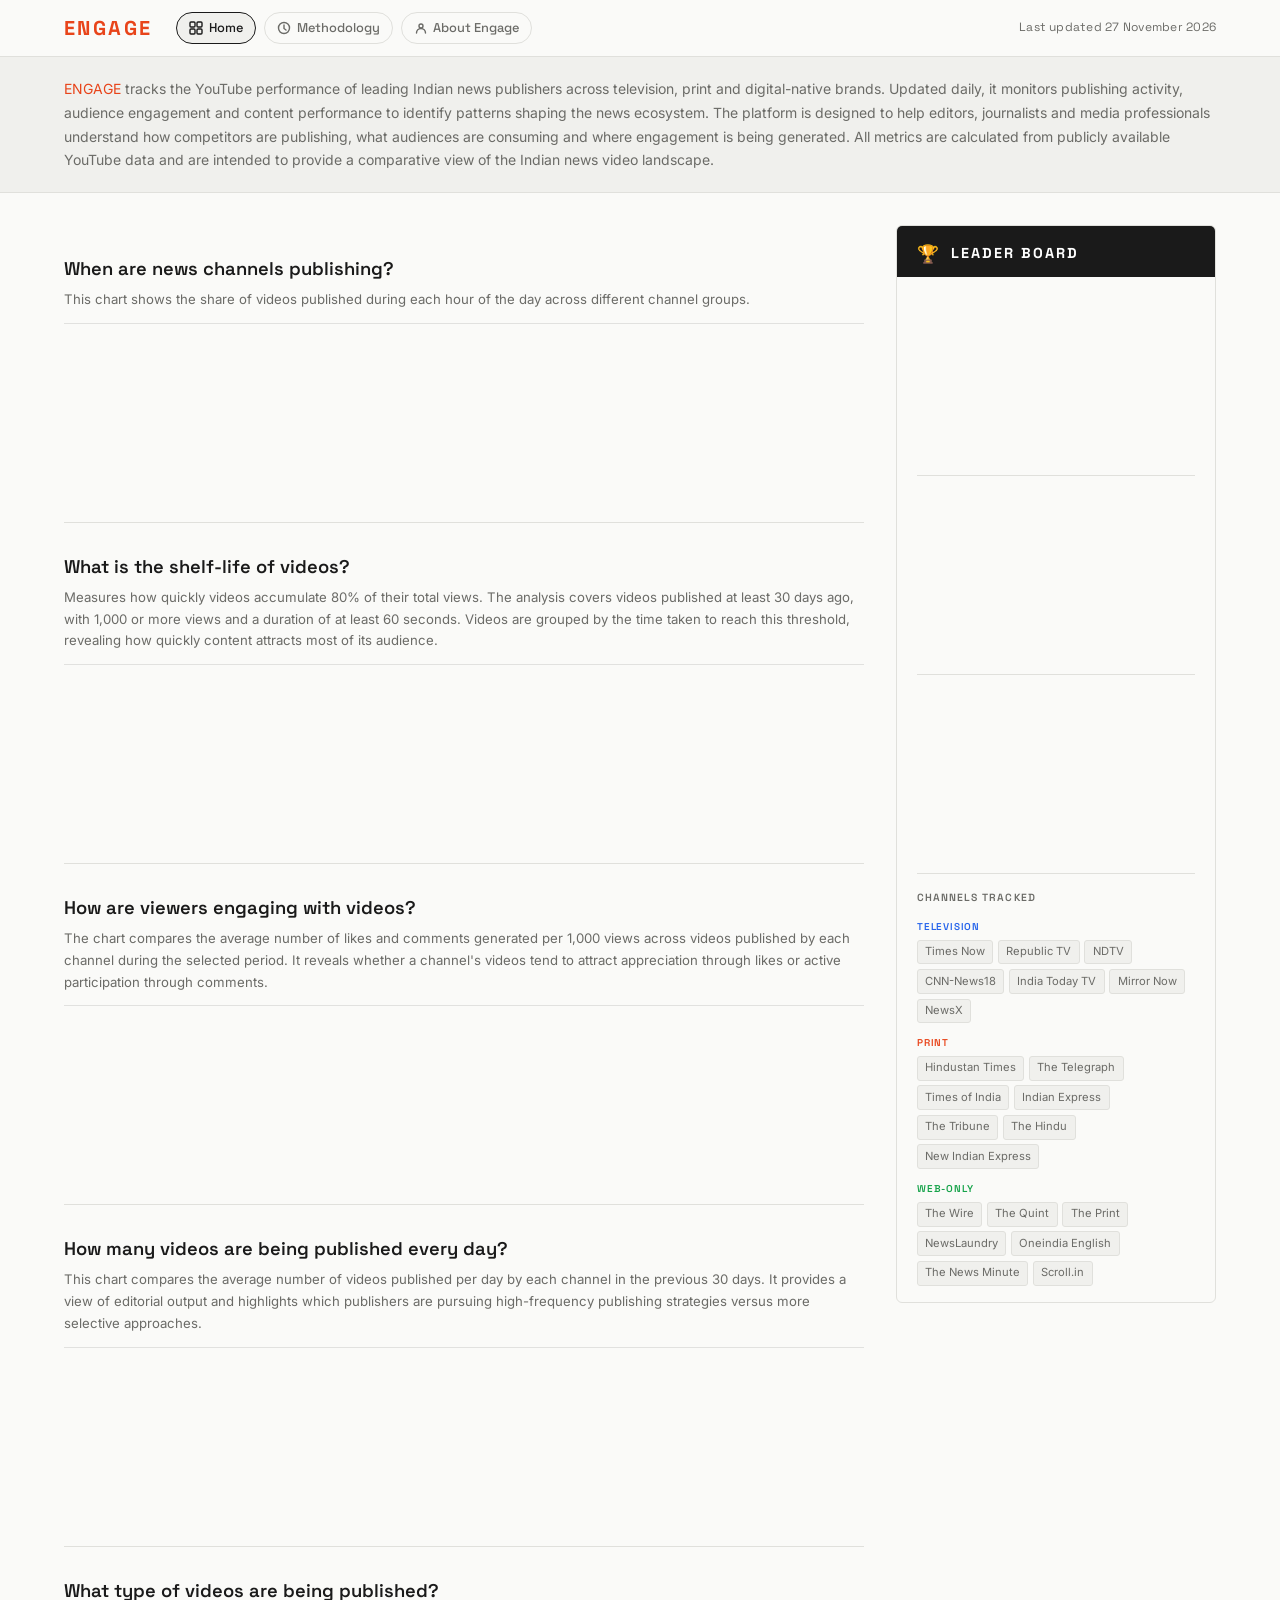
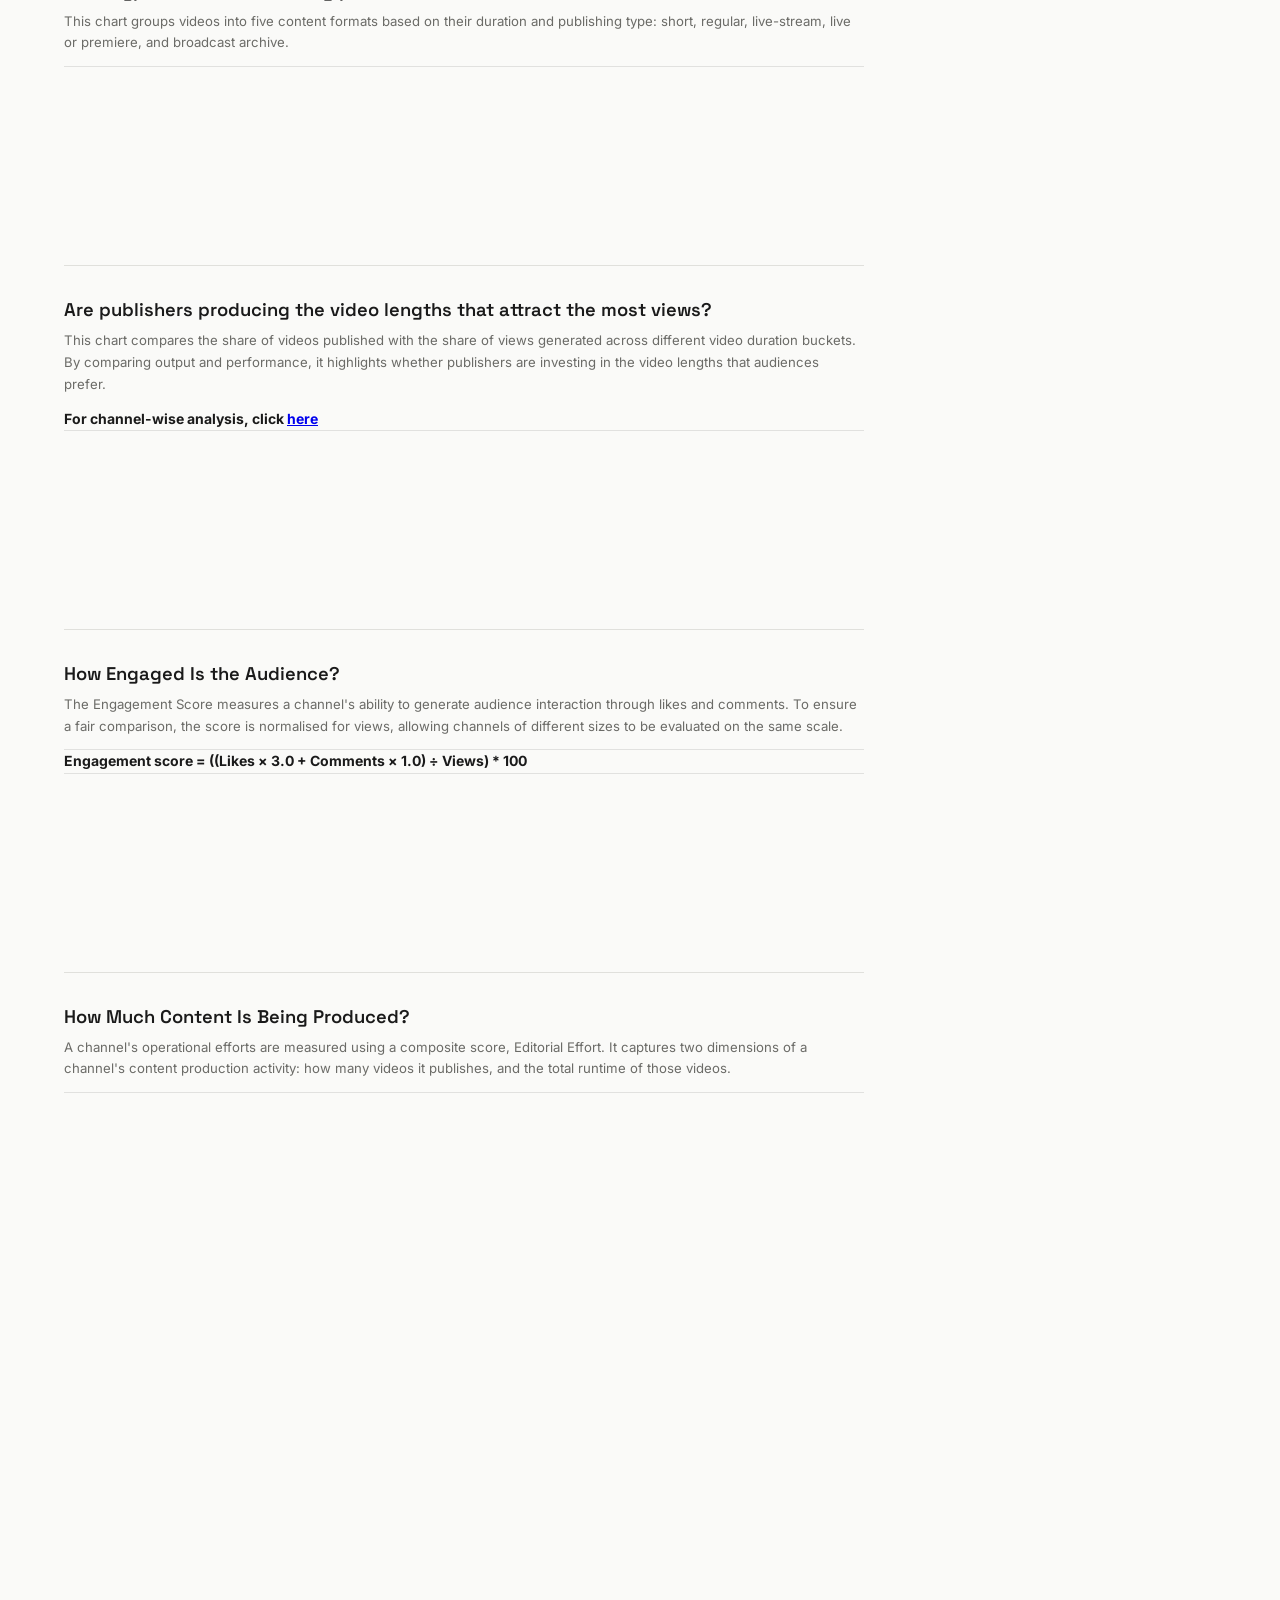
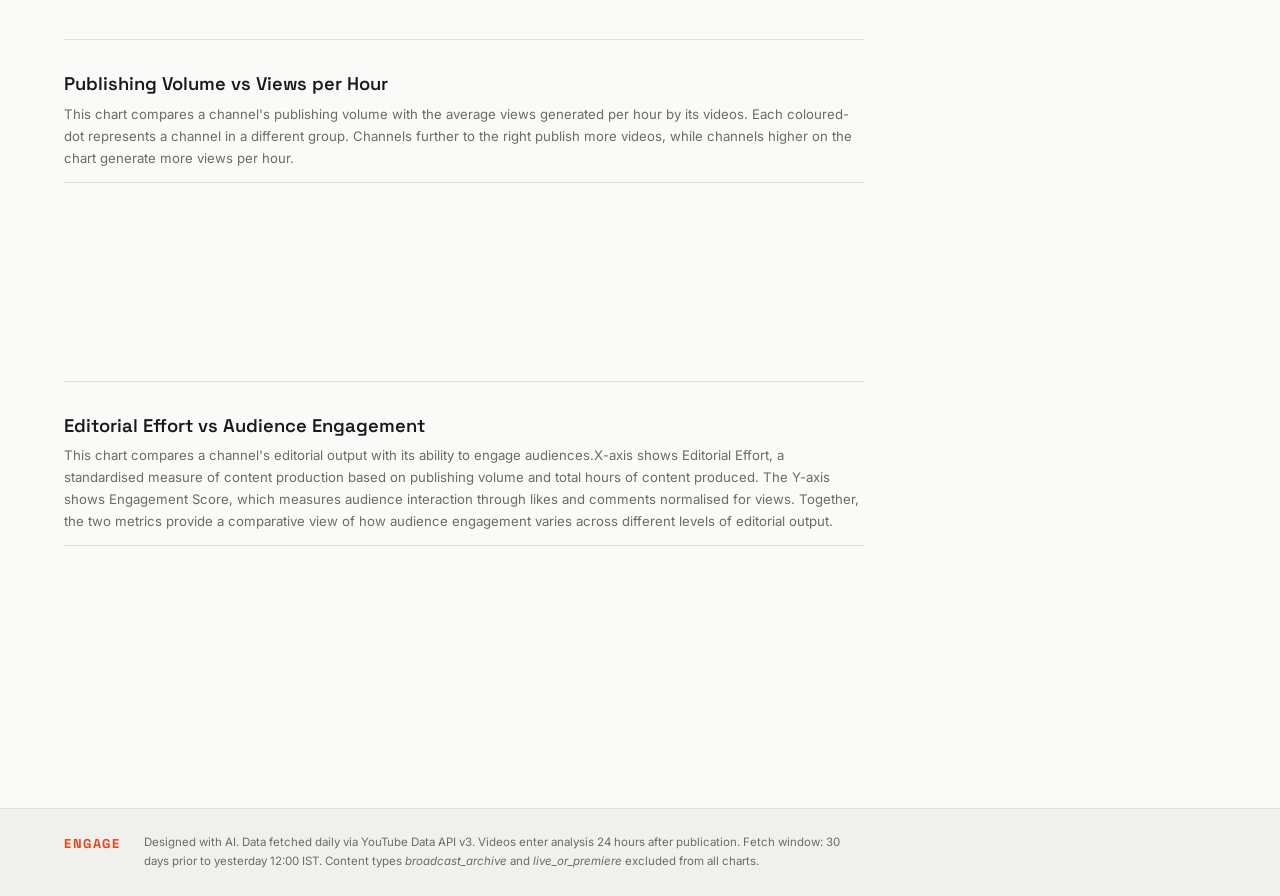
==== commit 97a83ae5: "chore: update last updated date [skip ci]" ====
--- a/index.html
+++ b/index.html
@@ -28,7 +28,7 @@
           About Engage
         </a>
       </nav>
-      <div class="last-updated">Last updated 26 November 2026</div>
+      <div class="last-updated">Last updated 27 November 2026</div>
     </div>
   </header>
 
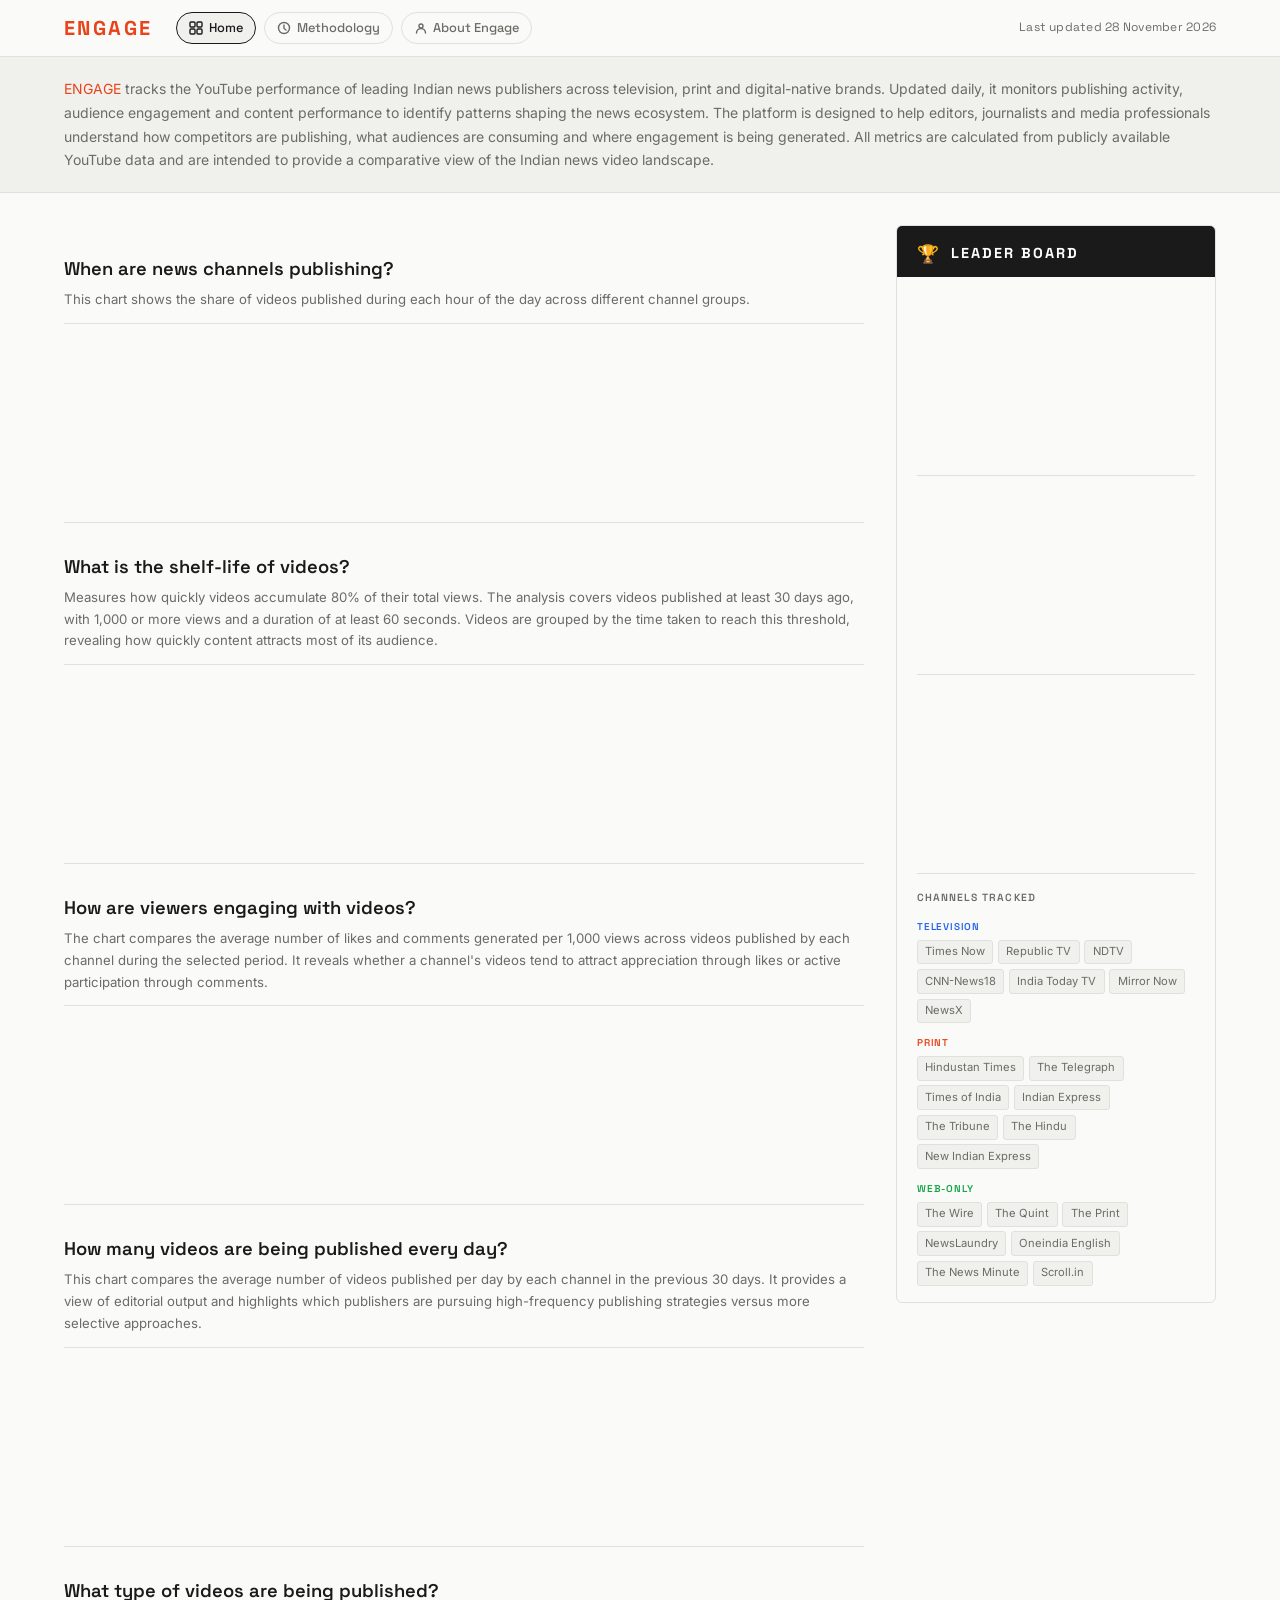
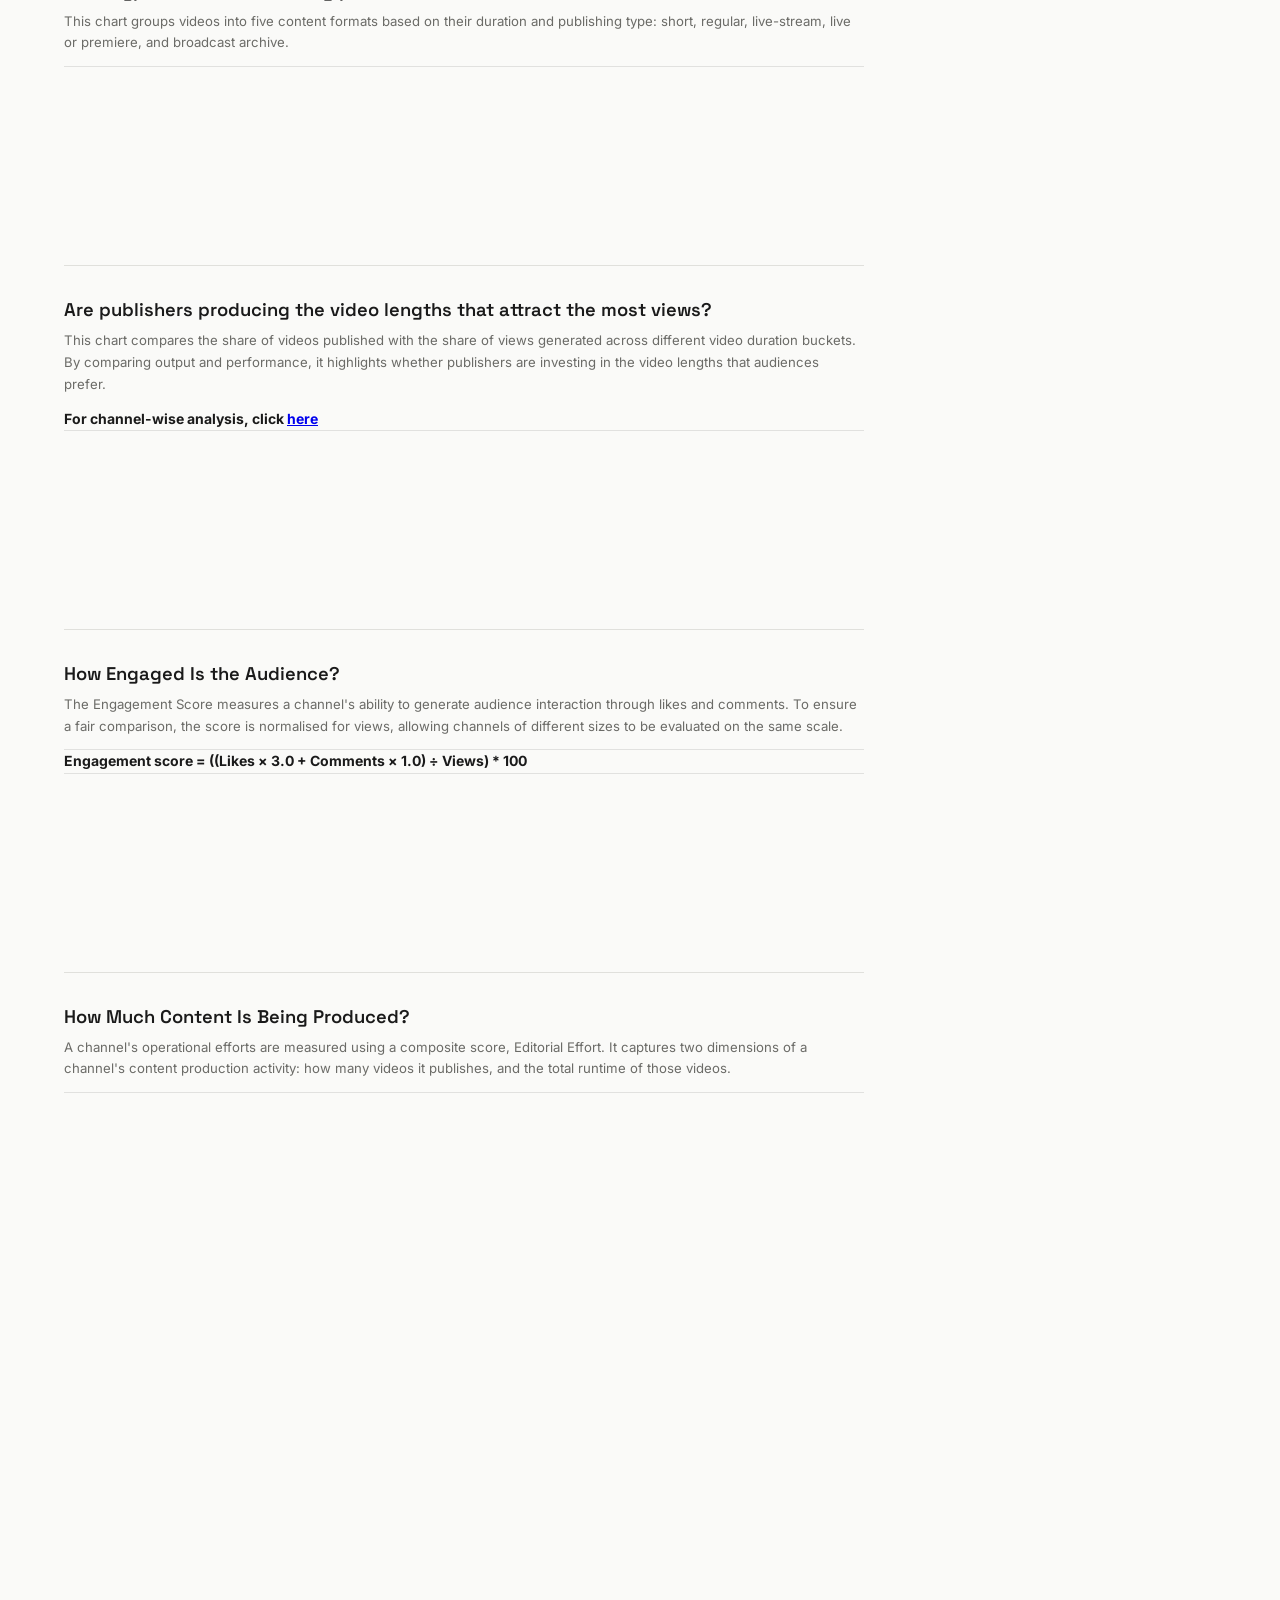
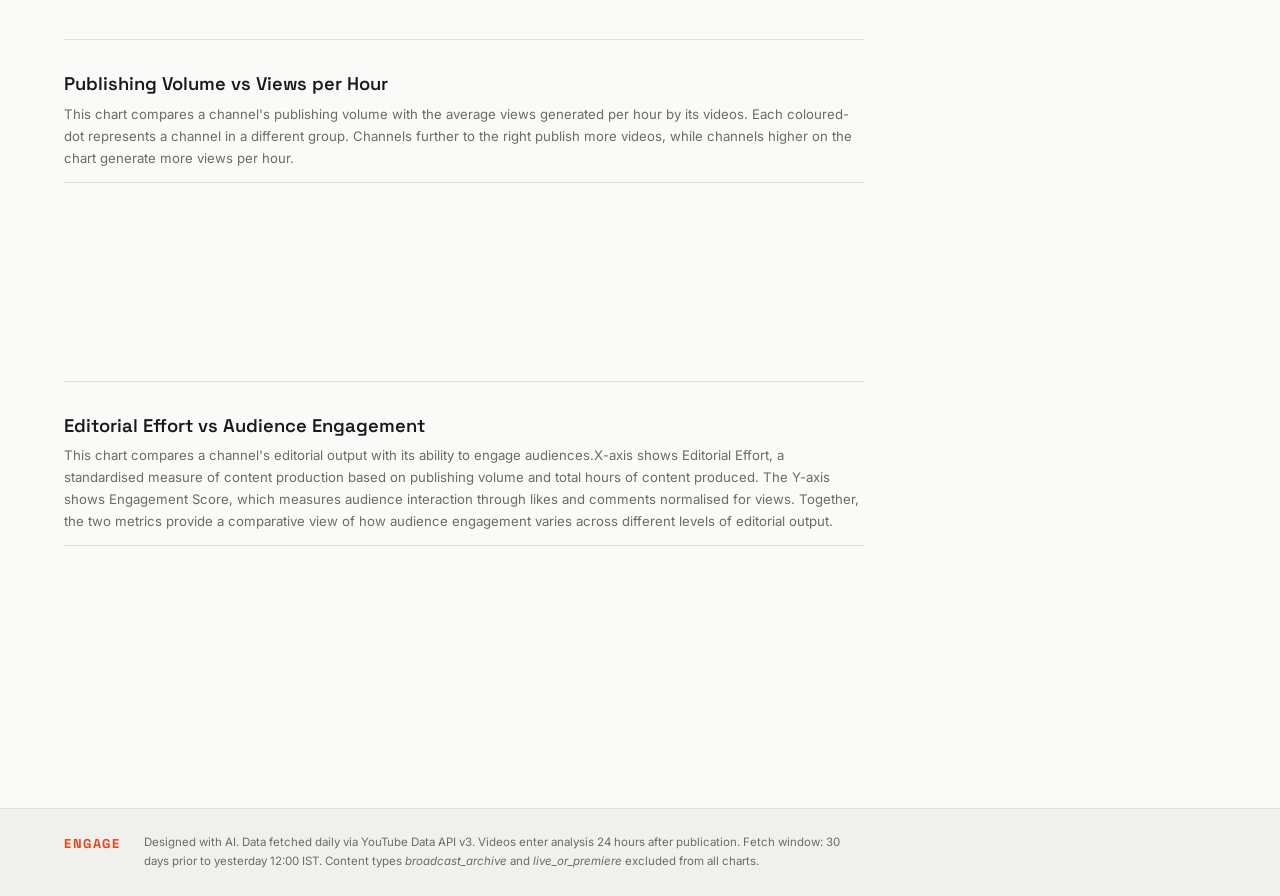
==== commit db691d38: "chore: update last updated date [skip ci]" ====
--- a/index.html
+++ b/index.html
@@ -28,7 +28,7 @@
           About Engage
         </a>
       </nav>
-      <div class="last-updated">Last updated 27 November 2026</div>
+      <div class="last-updated">Last updated 28 November 2026</div>
     </div>
   </header>
 
